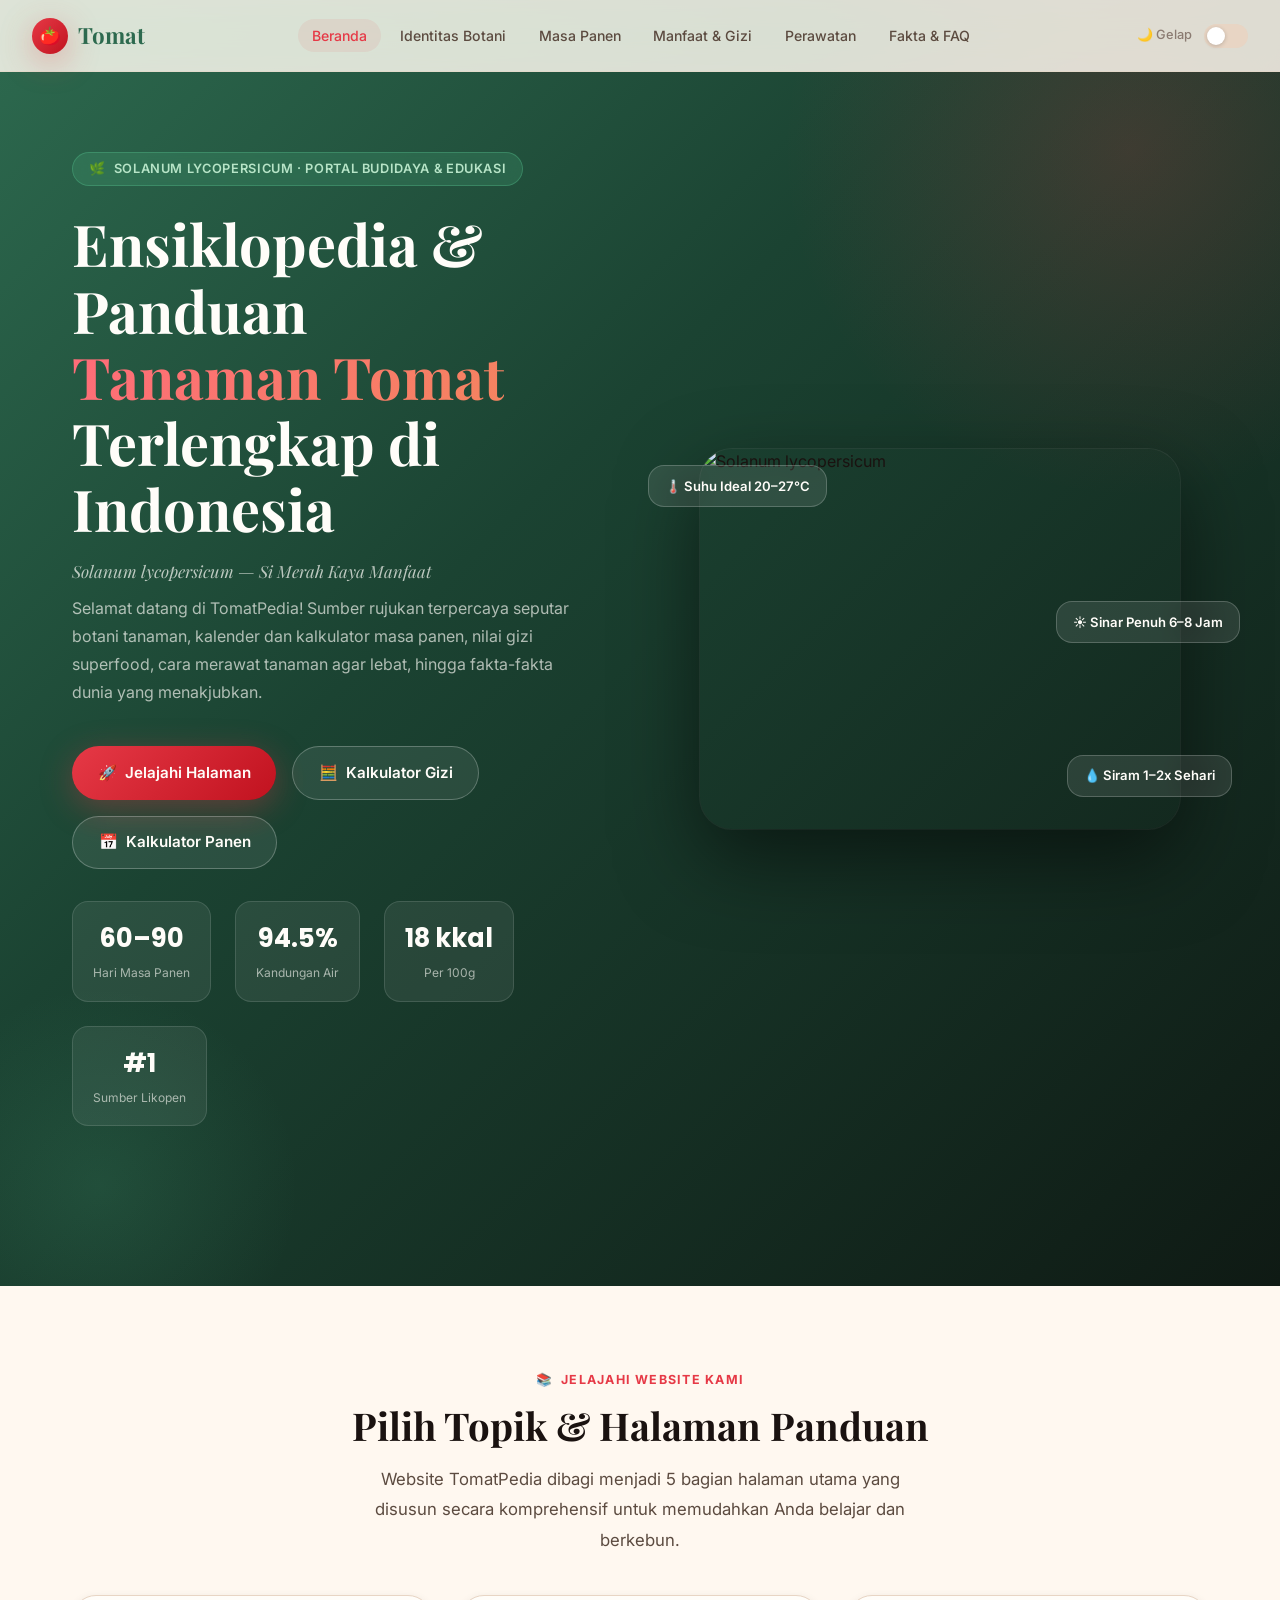
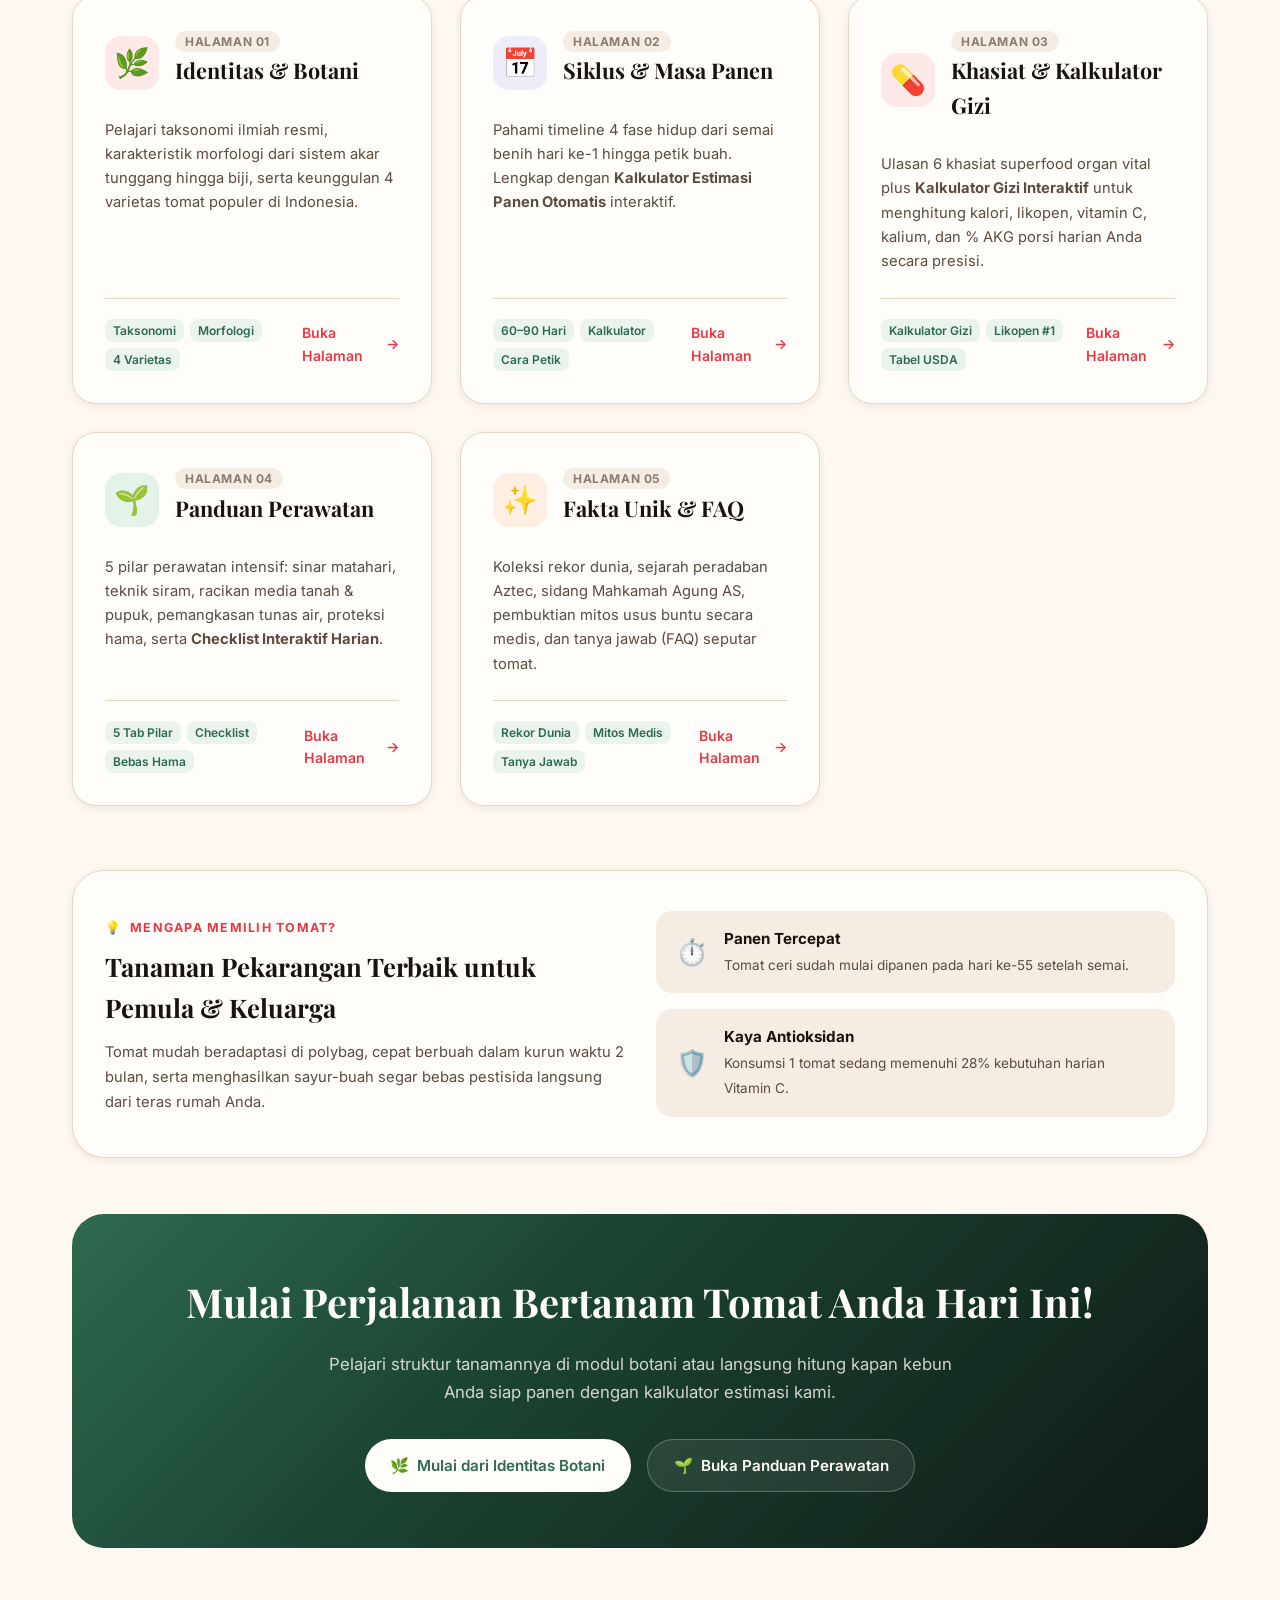
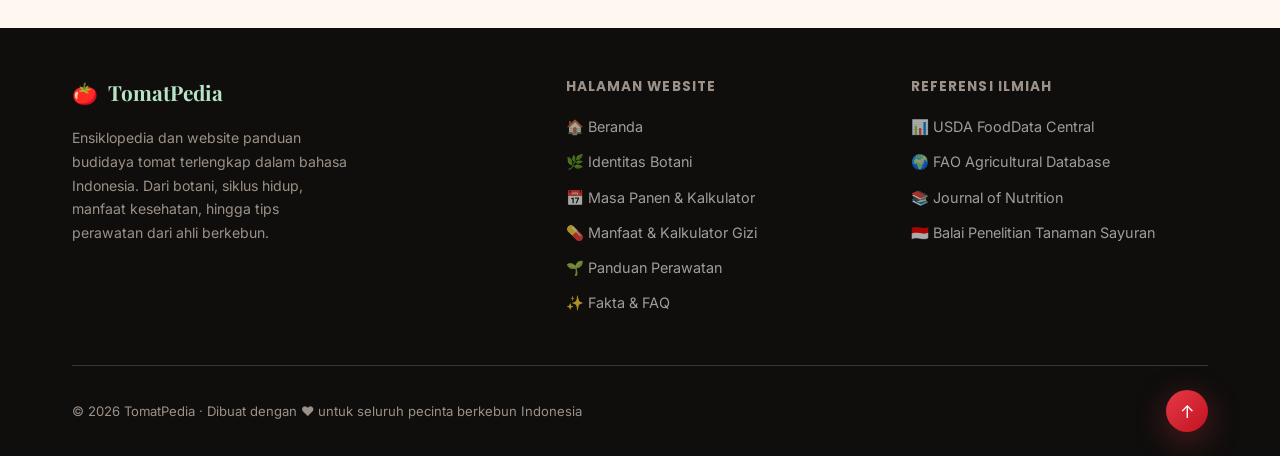
==== index.html @ 9a86469a "Add files via upload" ====
<!DOCTYPE html>
<html lang="id" data-theme="light">
<head>
  <meta charset="UTF-8" />
  <meta name="viewport" content="width=device-width, initial-scale=1.0" />
  <meta name="description" content="TomatPedia — Portal ensiklopedia dan website panduan budidaya tomat (Solanum lycopersicum) terlengkap: identitas botani, kalkulator masa panen, manfaat kesehatan, checklist perawatan, dan fakta unik." />
  <meta name="keywords" content="tomat, Solanum lycopersicum, panduan budidaya tomat, ensiklopedia tomat, cara menanam tomat, kalkulator panen tomat, manfaat tomat" />
  <meta property="og:title" content="TomatPedia — Portal Ensiklopedia & Budidaya Tomat" />
  <meta property="og:description" content="Website terlengkap seputar tanaman tomat: botani, kalender panen, gizi superfood, cara merawat, hingga fakta unik." />
  <meta property="og:type" content="website" />
  <title>TomatPedia — Portal Ensiklopedia & Panduan Budidaya Tomat</title>
  <link rel="stylesheet" href="style.css" />
  <link rel="icon" type="image/svg+xml" href="data:image/svg+xml,<svg xmlns='http://www.w3.org/2000/svg' viewBox='0 0 100 100'><text y='.9em' font-size='90'>🍅</text></svg>" />
</head>
<body>

  <!-- Scroll Progress -->
  <div id="scroll-progress" role="progressbar" aria-label="Progress membaca halaman"></div>

  <!-- Navigation -->
  <nav class="navbar" id="navbar" role="navigation" aria-label="Navigasi utama">
    <a href="index.html" class="nav-logo" aria-label="Kembali ke Beranda TomatPedia">
      <div class="nav-logo-icon" aria-hidden="true">🍅</div>
      <span>Tomat</span>
    </a>

    <ul class="nav-links" role="menubar">
      <li role="none"><a href="index.html"      role="menuitem" class="nav-link active">Beranda</a></li>
      <li role="none"><a href="botani.html"     role="menuitem" class="nav-link">Identitas Botani</a></li>
      <li role="none"><a href="panen.html"      role="menuitem" class="nav-link">Masa Panen</a></li>
      <li role="none"><a href="manfaat.html"    role="menuitem" class="nav-link">Manfaat & Gizi</a></li>
      <li role="none"><a href="perawatan.html"  role="menuitem" class="nav-link">Perawatan</a></li>
      <li role="none"><a href="fakta.html"      role="menuitem" class="nav-link">Fakta & FAQ</a></li>
    </ul>

    <div class="nav-actions">
      <span class="theme-label" id="theme-label-text">🌙 Gelap</span>
      <button
        class="theme-toggle"
        id="theme-toggle-btn"
        role="switch"
        aria-checked="false"
        aria-label="Ganti tema terang/gelap"
      ></button>
      <button class="hamburger" id="hamburger-btn" aria-label="Buka menu navigasi" aria-expanded="false" aria-controls="mobile-nav">
        <span></span><span></span><span></span>
      </button>
    </div>
  </nav>

  <!-- Mobile Nav -->
  <div id="mobile-nav" style="
    display:none;
    position:fixed;top:72px;left:0;right:0;z-index:999;
    background:var(--bg-card);
    border-bottom:1px solid var(--border-color);
    padding:1rem;
    box-shadow:var(--shadow-md);
  ">
    <ul style="display:flex;flex-direction:column;gap:0.35rem;">
      <li><a href="index.html"     class="nav-link active" onclick="closeMobileNav()" style="display:block;padding:0.75rem 1rem;border-radius:12px;font-weight:600;background:rgba(230,57,70,0.1);color:var(--tomato-red);">🏠 Beranda</a></li>
      <li><a href="botani.html"    class="nav-link" onclick="closeMobileNav()" style="display:block;padding:0.75rem 1rem;border-radius:12px;font-weight:600;">🌿 Identitas Botani</a></li>
      <li><a href="panen.html"     class="nav-link" onclick="closeMobileNav()" style="display:block;padding:0.75rem 1rem;border-radius:12px;font-weight:600;">📅 Masa Panen & Kalkulator</a></li>
      <li><a href="manfaat.html"   class="nav-link" onclick="closeMobileNav()" style="display:block;padding:0.75rem 1rem;border-radius:12px;font-weight:600;">💊 Manfaat & Kalkulator Gizi</a></li>
      <li><a href="perawatan.html" class="nav-link" onclick="closeMobileNav()" style="display:block;padding:0.75rem 1rem;border-radius:12px;font-weight:600;">🌱 Panduan Perawatan</a></li>
      <li><a href="fakta.html"     class="nav-link" onclick="closeMobileNav()" style="display:block;padding:0.75rem 1rem;border-radius:12px;font-weight:600;">✨ Fakta & FAQ</a></li>
    </ul>
  </div>

  <main>
    <!-- ============================================================
         HERO SECTION
         ============================================================ -->
    <section class="hero" id="hero" aria-labelledby="hero-title">
      <div class="hero-container">
        <!-- Left Content -->
        <div class="hero-content">
          <div class="hero-badge" aria-label="Klasifikasi ilmiah">
            <span>🌿</span> Solanum lycopersicum · Portal Budidaya & Edukasi
          </div>

          <h1 class="hero-title" id="hero-title">
            Ensiklopedia & Panduan<br />
            <span class="highlight">Tanaman Tomat</span><br />
            Terlengkap di Indonesia
          </h1>

          <p class="hero-subtitle">Solanum lycopersicum — Si Merah Kaya Manfaat</p>

          <p class="hero-description">
            Selamat datang di TomatPedia! Sumber rujukan terpercaya seputar botani tanaman,
            kalender dan kalkulator masa panen, nilai gizi superfood, cara merawat tanaman agar lebat,
            hingga fakta-fakta dunia yang menakjubkan.
          </p>

          <!-- Hero Action Buttons -->
          <div class="hero-actions">
            <a href="#modul" class="btn-primary">
              <span>🚀</span> Jelajahi Halaman
            </a>
            <a href="manfaat.html#kalkulator-gizi" class="btn-outline">
              <span>🧮</span> Kalkulator Gizi
            </a>
            <a href="panen.html#kalkulator" class="btn-outline">
              <span>📅</span> Kalkulator Panen
            </a>
          </div>

          <div class="hero-stats" role="list" aria-label="Statistik kilat tomat">
            <div class="stat-card" role="listitem">
              <span class="stat-number">60–90</span>
              <span class="stat-label">Hari Masa Panen</span>
            </div>
            <div class="stat-card" role="listitem">
              <span class="stat-number">94.5%</span>
              <span class="stat-label">Kandungan Air</span>
            </div>
            <div class="stat-card" role="listitem">
              <span class="stat-number">18 kkal</span>
              <span class="stat-label">Per 100g</span>
            </div>
            <div class="stat-card" role="listitem">
              <span class="stat-number">#1</span>
              <span class="stat-label">Sumber Likopen</span>
            </div>
          </div>
        </div>

        <!-- Right Visual -->
<!-- Right Visual (Sesudah diubah menggunakan foto) -->
<div class="hero-visual" aria-hidden="true">
  <div class="hero-image-wrap" id="hero-image-container">
    <!-- Ganti 'foto-tomat.jpg' dengan nama file foto atau URL gambar Anda -->
    <img src="https://encrypted-tbn0.gstatic.com/images?q=tbn:ANd9GcQKOcJnZsLVrfzGHAyg48pzIIN8Ai9bG0oAy7GCTBUQLw&s=10" alt="Solanum lycopersicum" class="hero-real-image" />
  </div>

  <div class="floating-badge floating-badge-1">🌡️ Suhu Ideal 20–27°C</div>
  <div class="floating-badge floating-badge-2">💧 Siram 1–2x Sehari</div>
  <div class="floating-badge floating-badge-3">☀️ Sinar Penuh 6–8 Jam</div>
      </div>
      </div>
    </section>

    <!-- ============================================================
         PORTAL MODULES SECTION (Directory to all website pages)
         ============================================================ -->
    <section class="portal-section" id="modul">
      <div class="container">
        <div class="text-center reveal">
          <p class="section-label"><span>📚</span> Jelajahi Website Kami</p>
          <h2 class="section-title">Pilih Topik & Halaman Panduan</h2>
          <p class="section-desc" style="margin: 0 auto;">
            Website TomatPedia dibagi menjadi 5 bagian halaman utama yang disusun secara komprehensif untuk memudahkan Anda belajar dan berkebun.
          </p>
        </div>

        <div class="portal-grid">
          <!-- Card 1: Botani -->
          <article class="portal-card reveal">
            <div>
              <div class="portal-card-header">
                <div class="portal-icon">🌿</div>
                <div>
                  <span class="portal-badge">Halaman 01</span>
                  <h3 class="portal-title">Identitas & Botani</h3>
                </div>
              </div>
              <p class="portal-desc">
                Pelajari taksonomi ilmiah resmi, karakteristik morfologi dari sistem akar tunggang hingga biji, serta keunggulan 4 varietas tomat populer di Indonesia.
              </p>
            </div>
            <div class="portal-footer">
              <div class="portal-tags">
                <span class="portal-tag">Taksonomi</span>
                <span class="portal-tag">Morfologi</span>
                <span class="portal-tag">4 Varietas</span>
              </div>
              <a href="botani.html" class="portal-btn">
                Buka Halaman <span>→</span>
              </a>
            </div>
          </article>

          <!-- Card 2: Masa Panen -->
          <article class="portal-card reveal">
            <div>
              <div class="portal-card-header">
                <div class="portal-icon" style="background:rgba(67,97,238,0.1);">📅</div>
                <div>
                  <span class="portal-badge">Halaman 02</span>
                  <h3 class="portal-title">Siklus & Masa Panen</h3>
                </div>
              </div>
              <p class="portal-desc">
                Pahami timeline 4 fase hidup dari semai benih hari ke-1 hingga petik buah. Lengkap dengan <strong>Kalkulator Estimasi Panen Otomatis</strong> interaktif.
              </p>
            </div>
            <div class="portal-footer">
              <div class="portal-tags">
                <span class="portal-tag">60–90 Hari</span>
                <span class="portal-tag">Kalkulator</span>
                <span class="portal-tag">Cara Petik</span>
              </div>
              <a href="panen.html" class="portal-btn">
                Buka Halaman <span>→</span>
              </a>
            </div>
          </article>

          <!-- Card 3: Manfaat & Gizi -->
          <article class="portal-card reveal">
            <div>
              <div class="portal-card-header">
                <div class="portal-icon" style="background:rgba(230,57,70,0.1);">💊</div>
                <div>
                  <span class="portal-badge">Halaman 03</span>
                  <h3 class="portal-title">Khasiat & Kalkulator Gizi</h3>
                </div>
              </div>
              <p class="portal-desc">
                Ulasan 6 khasiat superfood organ vital plus <strong>Kalkulator Gizi Interaktif</strong> untuk menghitung kalori, likopen, vitamin C, kalium, dan % AKG porsi harian Anda secara presisi.
              </p>
            </div>
            <div class="portal-footer">
              <div class="portal-tags">
                <span class="portal-tag">Kalkulator Gizi</span>
                <span class="portal-tag">Likopen #1</span>
                <span class="portal-tag">Tabel USDA</span>
              </div>
              <a href="manfaat.html#kalkulator-gizi" class="portal-btn">
                Buka Halaman <span>→</span>
              </a>
            </div>
          </article>

          <!-- Card 4: Perawatan -->
          <article class="portal-card reveal">
            <div>
              <div class="portal-card-header">
                <div class="portal-icon" style="background:rgba(82,183,136,0.15);">🌱</div>
                <div>
                  <span class="portal-badge">Halaman 04</span>
                  <h3 class="portal-title">Panduan Perawatan</h3>
                </div>
              </div>
              <p class="portal-desc">
                5 pilar perawatan intensif: sinar matahari, teknik siram, racikan media tanah & pupuk, pemangkasan tunas air, proteksi hama, serta <strong>Checklist Interaktif Harian</strong>.
              </p>
            </div>
            <div class="portal-footer">
              <div class="portal-tags">
                <span class="portal-tag">5 Tab Pilar</span>
                <span class="portal-tag">Checklist</span>
                <span class="portal-tag">Bebas Hama</span>
              </div>
              <a href="perawatan.html" class="portal-btn">
                Buka Halaman <span>→</span>
              </a>
            </div>
          </article>

          <!-- Card 5: Fakta & FAQ -->
          <article class="portal-card reveal">
            <div>
              <div class="portal-card-header">
                <div class="portal-icon" style="background:rgba(244,162,97,0.15);">✨</div>
                <div>
                  <span class="portal-badge">Halaman 05</span>
                  <h3 class="portal-title">Fakta Unik & FAQ</h3>
                </div>
              </div>
              <p class="portal-desc">
                Koleksi rekor dunia, sejarah peradaban Aztec, sidang Mahkamah Agung AS, pembuktian mitos usus buntu secara medis, dan tanya jawab (FAQ) seputar tomat.
              </p>
            </div>
            <div class="portal-footer">
              <div class="portal-tags">
                <span class="portal-tag">Rekor Dunia</span>
                <span class="portal-tag">Mitos Medis</span>
                <span class="portal-tag">Tanya Jawab</span>
              </div>
              <a href="fakta.html" class="portal-btn">
                Buka Halaman <span>→</span>
              </a>
            </div>
          </article>
        </div>

        <!-- Featured Highlights Banner -->
        <div class="stats-banner reveal" style="margin-top: 4rem;">
          <div style="display:grid;grid-template-columns:repeat(auto-fit, minmax(280px, 1fr));gap:2rem;align-items:center;">
            <div>
              <p class="section-label" style="margin-bottom:0.5rem;"><span>💡</span> Mengapa Memilih Tomat?</p>
              <h3 style="font-family:var(--font-display);font-size:1.6rem;font-weight:700;color:var(--txt-primary);margin-bottom:0.75rem;">
                Tanaman Pekarangan Terbaik untuk Pemula & Keluarga
              </h3>
              <p style="font-size:0.92rem;color:var(--txt-secondary);line-height:1.7;">
                Tomat mudah beradaptasi di polybag, cepat berbuah dalam kurun waktu 2 bulan, serta menghasilkan sayur-buah segar bebas pestisida langsung dari teras rumah Anda.
              </p>
            </div>
            <div style="display:flex;flex-direction:column;gap:1rem;">
              <div style="display:flex;align-items:center;gap:1rem;background:var(--bg-card-2);padding:1rem 1.25rem;border-radius:var(--radius-md);">
                <span style="font-size:1.6rem;">⏱️</span>
                <div>
                  <strong style="color:var(--txt-primary);font-size:0.95rem;display:block;">Panen Tercepat</strong>
                  <span style="font-size:0.85rem;color:var(--txt-secondary);">Tomat ceri sudah mulai dipanen pada hari ke-55 setelah semai.</span>
                </div>
              </div>
              <div style="display:flex;align-items:center;gap:1rem;background:var(--bg-card-2);padding:1rem 1.25rem;border-radius:var(--radius-md);">
                <span style="font-size:1.6rem;">🛡️</span>
                <div>
                  <strong style="color:var(--txt-primary);font-size:0.95rem;display:block;">Kaya Antioksidan</strong>
                  <span style="font-size:0.85rem;color:var(--txt-secondary);">Konsumsi 1 tomat sedang memenuhi 28% kebutuhan harian Vitamin C.</span>
                </div>
              </div>
            </div>
          </div>
        </div>

        <!-- Call to Action Banner -->
        <div class="reveal" style="
          margin-top: 3.5rem;
          background: var(--grad-hero);
          border-radius: var(--radius-xl);
          padding: 3.5rem 2rem;
          text-align: center;
          position: relative;
          overflow: hidden;
        ">
          <h2 style="font-family:var(--font-display);font-size:clamp(1.8rem, 3.2vw, 2.5rem);font-weight:700;color:#FFFDF9;margin-bottom:1rem;">
            Mulai Perjalanan Bertanam Tomat Anda Hari Ini!
          </h2>
          <p style="font-size:1.05rem;color:rgba(255,253,249,0.8);max-width:650px;margin:0 auto 2rem;line-height:1.7;">
            Pelajari struktur tanamannya di modul botani atau langsung hitung kapan kebun Anda siap panen dengan kalkulator estimasi kami.
          </p>
          <div style="display:flex;justify-content:center;gap:1rem;flex-wrap:wrap;">
            <a href="botani.html" class="btn-primary" style="background:#FFFDF9;color:var(--leaf-green);box-shadow:none;">
              <span>🌿</span> Mulai dari Identitas Botani
            </a>
            <a href="perawatan.html" class="btn-outline">
              <span>🌱</span> Buka Panduan Perawatan
            </a>
          </div>
        </div>
      </div>
    </section>
  </main>

  <!-- ============================================================
       FOOTER
       ============================================================ -->
  <footer class="footer" role="contentinfo">
    <div class="container">
      <div class="footer-content">
        <div>
          <div class="footer-brand">
            <span>🍅</span> TomatPedia
          </div>
          <p class="footer-tagline">
            Ensiklopedia dan website panduan budidaya tomat terlengkap dalam bahasa Indonesia.
            Dari botani, siklus hidup, manfaat kesehatan, hingga tips perawatan dari ahli berkebun.
          </p>
        </div>
        <div>
          <h4 class="footer-heading">Halaman Website</h4>
          <ul class="footer-links">
            <li><a href="index.html">🏠 Beranda</a></li>
            <li><a href="botani.html">🌿 Identitas Botani</a></li>
            <li><a href="panen.html">📅 Masa Panen & Kalkulator</a></li>
            <li><a href="manfaat.html">💊 Manfaat & Kalkulator Gizi</a></li>
            <li><a href="perawatan.html">🌱 Panduan Perawatan</a></li>
            <li><a href="fakta.html">✨ Fakta & FAQ</a></li>
          </ul>
        </div>
        <div>
          <h4 class="footer-heading">Referensi Ilmiah</h4>
          <ul class="footer-links">
            <li><a href="https://fdc.nal.usda.gov/" target="_blank" rel="noopener">📊 USDA FoodData Central</a></li>
            <li><a href="https://www.fao.org/" target="_blank" rel="noopener">🌍 FAO Agricultural Database</a></li>
            <li><a href="https://academic.oup.com/jn" target="_blank" rel="noopener">📚 Journal of Nutrition</a></li>
            <li><a href="https://balitsa.litbang.pertanian.go.id/" target="_blank" rel="noopener">🇮🇩 Balai Penelitian Tanaman Sayuran</a></li>
          </ul>
        </div>
      </div>

      <div class="footer-divider"></div>

      <div class="footer-bottom">
        <p class="footer-copy">
          © 2026 TomatPedia · Dibuat dengan ❤️ untuk seluruh pecinta berkebun Indonesia
        </p>
        <button class="btn-top" onclick="window.scrollTo({top:0, behavior:'smooth'})" aria-label="Kembali ke atas">↑</button>
      </div>
    </div>
  </footer>

  <script src="script.js"></script>
</body>
</html>
---- style.css ----
/* ============================================================
   TOMAT LANDING PAGE - style.css
   Design System: Tomato Red × Leaf Green × Warm Cream
   ============================================================ */

/* ---- Google Fonts ---- */
@import url('https://fonts.googleapis.com/css2?family=Playfair+Display:ital,wght@0,400;0,600;0,700;1,400&family=Inter:wght@300;400;500;600;700&family=Poppins:wght@300;400;500;600;700&display=swap');

/* ============================================================
   DESIGN TOKENS
   ============================================================ */
:root {
  /* Tomato Color Palette */
  --tomato-red:        #E63946;
  --tomato-dark-red:   #C1121F;
  --tomato-light-red:  #FF6B7A;
  --tomato-orange:     #F4845F;

  /* Leaf Green Palette */
  --leaf-green:        #2D6A4F;
  --leaf-light:        #52B788;
  --leaf-mint:         #B7E4C7;
  --leaf-pale:         #D8F3DC;

  /* Neutrals */
  --cream:             #FFF8F0;
  --warm-white:        #FFFDF9;
  --warm-gray:         #F5EDE4;
  --border-warm:       #E8D5C4;

  /* Dark Theme */
  --dark-bg:           #0F0E0D;
  --dark-card:         #1E1C1A;
  --dark-card-2:       #2A2725;
  --dark-border:       #3A3633;
  --dark-text:         #F0EAE2;
  --dark-text-muted:   #9B9188;

  /* Text */
  --text-primary:      #1A1210;
  --text-secondary:    #5C4B40;
  --text-muted:        #8B7B72;

  /* Gradients */
  --grad-hero:         linear-gradient(135deg, #2D6A4F 0%, #1B4332 40%, #0F1A14 100%);
  --grad-tomato:       linear-gradient(135deg, #E63946 0%, #C1121F 100%);
  --grad-card:         linear-gradient(135deg, rgba(255,255,255,0.08) 0%, rgba(255,255,255,0.02) 100%);
  --grad-section:      linear-gradient(180deg, #FFF8F0 0%, #FFFDF9 100%);

  /* Shadows */
  --shadow-sm:         0 2px 8px rgba(0,0,0,0.08);
  --shadow-md:         0 8px 32px rgba(0,0,0,0.12);
  --shadow-lg:         0 20px 60px rgba(0,0,0,0.18);
  --shadow-tomato:     0 8px 32px rgba(230,57,70,0.35);
  --shadow-green:      0 8px 32px rgba(45,106,79,0.25);

  /* Typography */
  --font-display:      'Playfair Display', Georgia, serif;
  --font-body:         'Inter', system-ui, sans-serif;
  --font-accent:       'Poppins', system-ui, sans-serif;

  /* Sizing */
  --radius-sm:         8px;
  --radius-md:         16px;
  --radius-lg:         24px;
  --radius-xl:         32px;
  --radius-full:       9999px;

  /* Transitions */
  --transition:        all 0.3s cubic-bezier(0.4, 0, 0.2, 1);
  --transition-slow:   all 0.6s cubic-bezier(0.4, 0, 0.2, 1);

  /* Active theme (Light Mode default) */
  --bg-page:           var(--cream);
  --bg-card:           var(--warm-white);
  --bg-card-2:         var(--warm-gray);
  --border-color:      var(--border-warm);
  --txt-primary:       var(--text-primary);
  --txt-secondary:     var(--text-secondary);
  --txt-muted:         var(--text-muted);
}

/* ============================================================
   DARK MODE THEME
   ============================================================ */
[data-theme="dark"] {
  --bg-page:           var(--dark-bg);
  --bg-card:           var(--dark-card);
  --bg-card-2:         var(--dark-card-2);
  --border-color:      var(--dark-border);
  --txt-primary:       var(--dark-text);
  --txt-secondary:     #C4B9AD;
  --txt-muted:         var(--dark-text-muted);
  --grad-section:      linear-gradient(180deg, #0F0E0D 0%, #1A1816 100%);
  --shadow-sm:         0 2px 8px rgba(0,0,0,0.3);
  --shadow-md:         0 8px 32px rgba(0,0,0,0.4);
}

/* ============================================================
   RESET & BASE
   ============================================================ */
*, *::before, *::after {
  box-sizing: border-box;
  margin: 0;
  padding: 0;
}

html {
  scroll-behavior: smooth;
  font-size: 16px;
}

body {
  font-family: var(--font-body);
  background-color: var(--bg-page);
  color: var(--txt-primary);
  line-height: 1.6;
  transition: background-color 0.4s ease, color 0.4s ease;
  overflow-x: hidden;
}

img { max-width: 100%; height: auto; display: block; }
a  { text-decoration: none; color: inherit; }
ul { list-style: none; }
button { cursor: pointer; border: none; background: none; font-family: inherit; }

/* ============================================================
   SCROLL PROGRESS BAR
   ============================================================ */
#scroll-progress {
  position: fixed;
  top: 0; left: 0;
  height: 3px;
  width: 0%;
  background: linear-gradient(90deg, var(--leaf-green), var(--tomato-red), var(--tomato-orange));
  z-index: 9999;
  transition: width 0.1s linear;
}

/* ============================================================
   NAVIGATION
   ============================================================ */
.navbar {
  position: fixed;
  top: 0; left: 0; right: 0;
  z-index: 1000;
  padding: 0 2rem;
  height: 72px;
  display: flex;
  align-items: center;
  justify-content: space-between;
  backdrop-filter: blur(20px) saturate(180%);
  -webkit-backdrop-filter: blur(20px) saturate(180%);
  background: rgba(255, 248, 240, 0.85);
  border-bottom: 1px solid rgba(232, 213, 196, 0.5);
  transition: var(--transition);
}

[data-theme="dark"] .navbar {
  background: rgba(15, 14, 13, 0.88);
  border-bottom-color: rgba(58, 54, 51, 0.5);
}

.navbar.scrolled {
  box-shadow: var(--shadow-md);
}

.nav-logo {
  display: flex;
  align-items: center;
  gap: 10px;
  font-family: var(--font-display);
  font-weight: 700;
  font-size: 1.4rem;
  color: var(--leaf-green);
}

[data-theme="dark"] .nav-logo { color: var(--leaf-mint); }

.nav-logo-icon {
  width: 36px; height: 36px;
  background: var(--grad-tomato);
  border-radius: 50%;
  display: flex; align-items: center; justify-content: center;
  font-size: 1.1rem;
  box-shadow: var(--shadow-tomato);
  animation: logoPulse 3s ease-in-out infinite;
}

@keyframes logoPulse {
  0%, 100% { transform: scale(1); }
  50%       { transform: scale(1.08); }
}

.nav-links {
  display: flex;
  align-items: center;
  gap: 0.25rem;
}

.nav-links a {
  padding: 0.5rem 0.9rem;
  font-size: 0.88rem;
  font-weight: 500;
  color: var(--txt-secondary);
  border-radius: var(--radius-full);
  transition: var(--transition);
  position: relative;
}

.nav-links a:hover,
.nav-links a.active {
  color: var(--tomato-red);
  background: rgba(230, 57, 70, 0.08);
}

.nav-actions {
  display: flex;
  align-items: center;
  gap: 0.75rem;
}

/* Theme Toggle */
.theme-toggle {
  width: 44px; height: 24px;
  background: var(--border-color);
  border-radius: var(--radius-full);
  position: relative;
  transition: var(--transition);
  cursor: pointer;
}

.theme-toggle::after {
  content: '';
  position: absolute;
  top: 3px; left: 3px;
  width: 18px; height: 18px;
  background: white;
  border-radius: 50%;
  transition: var(--transition);
  box-shadow: 0 1px 4px rgba(0,0,0,0.2);
}

[data-theme="dark"] .theme-toggle {
  background: var(--leaf-green);
}

[data-theme="dark"] .theme-toggle::after {
  transform: translateX(20px);
}

.theme-label {
  font-size: 0.8rem;
  color: var(--txt-muted);
  font-weight: 500;
}

/* Hamburger */
.hamburger {
  display: none;
  flex-direction: column;
  gap: 5px;
  padding: 8px;
}

.hamburger span {
  display: block;
  width: 22px; height: 2px;
  background: var(--txt-primary);
  border-radius: 2px;
  transition: var(--transition);
}

/* ============================================================
   HERO SECTION
   ============================================================ */
.hero {
  min-height: 100vh;
  background: var(--grad-hero);
  position: relative;
  display: flex;
  align-items: center;
  overflow: hidden;
  padding-top: 72px;
}

/* Background animated circles */
.hero::before {
  content: '';
  position: absolute;
  width: 700px; height: 700px;
  background: radial-gradient(circle, rgba(230,57,70,0.18) 0%, transparent 70%);
  top: -200px; right: -200px;
  border-radius: 50%;
  animation: heroGlow 8s ease-in-out infinite alternate;
}

.hero::after {
  content: '';
  position: absolute;
  width: 400px; height: 400px;
  background: radial-gradient(circle, rgba(82,183,136,0.15) 0%, transparent 70%);
  bottom: -100px; left: -100px;
  border-radius: 50%;
  animation: heroGlow 10s ease-in-out infinite alternate-reverse;
}

@keyframes heroGlow {
  0%   { transform: scale(1) translate(0, 0); opacity: 0.6; }
  100% { transform: scale(1.2) translate(20px, -20px); opacity: 1; }
}

.hero-container {
  max-width: 1200px;
  margin: 0 auto;
  padding: 5rem 2rem;
  display: grid;
  grid-template-columns: 1fr 1fr;
  gap: 4rem;
  align-items: center;
  position: relative;
  z-index: 1;
}

.hero-badge {
  display: inline-flex;
  align-items: center;
  gap: 8px;
  background: rgba(82,183,136,0.2);
  border: 1px solid rgba(82,183,136,0.4);
  border-radius: var(--radius-full);
  padding: 6px 16px;
  font-size: 0.8rem;
  font-weight: 600;
  color: var(--leaf-mint);
  letter-spacing: 0.05em;
  text-transform: uppercase;
  margin-bottom: 1.5rem;
  backdrop-filter: blur(8px);
  animation: fadeInDown 0.8s ease both;
}

@keyframes fadeInDown {
  from { opacity: 0; transform: translateY(-20px); }
  to   { opacity: 1; transform: translateY(0); }
}

.hero-title {
  font-family: var(--font-display);
  font-size: clamp(2.4rem, 4.5vw, 3.8rem);
  font-weight: 700;
  color: #FFFDF9;
  line-height: 1.15;
  margin-bottom: 1rem;
  animation: fadeInUp 0.8s ease 0.1s both;
}

.hero-title .highlight {
  background: linear-gradient(135deg, #FF6B7A, #F4845F);
  -webkit-background-clip: text;
  -webkit-text-fill-color: transparent;
  background-clip: text;
}

.hero-subtitle {
  font-size: 1.05rem;
  color: rgba(255,253,249,0.7);
  margin-bottom: 0.6rem;
  font-style: italic;
  font-family: var(--font-display);
  animation: fadeInUp 0.8s ease 0.15s both;
}

.hero-description {
  font-size: 1rem;
  color: rgba(255,253,249,0.65);
  line-height: 1.75;
  margin-bottom: 2.5rem;
  max-width: 520px;
  animation: fadeInUp 0.8s ease 0.2s both;
}

@keyframes fadeInUp {
  from { opacity: 0; transform: translateY(30px); }
  to   { opacity: 1; transform: translateY(0); }
}

.hero-stats {
  display: flex;
  gap: 1.5rem;
  flex-wrap: wrap;
  animation: fadeInUp 0.8s ease 0.3s both;
}

.stat-card {
  background: rgba(255,255,255,0.07);
  border: 1px solid rgba(255,255,255,0.12);
  border-radius: var(--radius-md);
  padding: 1rem 1.25rem;
  backdrop-filter: blur(10px);
  text-align: center;
  transition: var(--transition);
  cursor: default;
}

.stat-card:hover {
  background: rgba(255,255,255,0.12);
  transform: translateY(-4px);
  box-shadow: 0 12px 40px rgba(0,0,0,0.3);
}

.stat-number {
  font-family: var(--font-accent);
  font-size: 1.6rem;
  font-weight: 700;
  color: #FFFDF9;
  display: block;
}

.stat-label {
  font-size: 0.75rem;
  color: rgba(255,253,249,0.6);
  margin-top: 2px;
}

/* Hero visual side */
.hero-visual {
  display: flex;
  justify-content: center;
  align-items: center;
  animation: fadeInUp 0.8s ease 0.4s both;
  position: relative;
}

.hero-image-wrap {
  width: 480px;
  height: 380px;
  border-radius: var(--radius-xl);
  overflow: hidden;
  position: relative;
  box-shadow: 0 30px 80px rgba(0,0,0,0.5), 0 0 0 1px rgba(255,255,255,0.08);
}

.hero-image-wrap img {
  width: 100%; height: 100%;
  object-fit: cover;
  transition: transform 0.8s ease;
}

.hero-image-wrap:hover img { transform: scale(1.04); }

.hero-image-placeholder {
  width: 100%; height: 100%;
  background: linear-gradient(135deg, #1B4332 0%, #2D6A4F 40%, #C1121F 100%);
  display: flex;
  flex-direction: column;
  align-items: center;
  justify-content: center;
  font-size: 6rem;
  gap: 0.5rem;
}

.hero-image-placeholder span {
  font-size: 1rem;
  color: rgba(255,255,255,0.6);
  font-family: var(--font-display);
  font-style: italic;
}

/* floating badges on hero image */
.floating-badge {
  position: absolute;
  background: rgba(255,255,255,0.1);
  border: 1px solid rgba(255,255,255,0.2);
  backdrop-filter: blur(12px);
  border-radius: var(--radius-md);
  padding: 0.6rem 1rem;
  font-size: 0.82rem;
  font-weight: 600;
  color: #FFFDF9;
  animation: float 4s ease-in-out infinite;
}

.floating-badge-1 {
  top: 1rem; left: -1.5rem;
  animation-delay: 0s;
}

.floating-badge-2 {
  bottom: 2rem; right: -1.5rem;
  animation-delay: 1.5s;
}

.floating-badge-3 {
  top: 40%; right: -2rem;
  animation-delay: 0.8s;
}

@keyframes float {
  0%, 100% { transform: translateY(0); }
  50%       { transform: translateY(-10px); }
}

/* ============================================================
   SECTION COMMONS
   ============================================================ */
section {
  padding: 5rem 0;
}

.container {
  max-width: 1200px;
  margin: 0 auto;
  padding: 0 2rem;
}

.section-label {
  display: inline-flex;
  align-items: center;
  gap: 8px;
  font-size: 0.78rem;
  font-weight: 700;
  letter-spacing: 0.1em;
  text-transform: uppercase;
  color: var(--tomato-red);
  margin-bottom: 0.75rem;
}

.section-title {
  font-family: var(--font-display);
  font-size: clamp(1.9rem, 3vw, 2.8rem);
  font-weight: 700;
  color: var(--txt-primary);
  line-height: 1.2;
  margin-bottom: 1rem;
}

.section-desc {
  font-size: 1.05rem;
  color: var(--txt-secondary);
  max-width: 580px;
  line-height: 1.8;
}

/* ============================================================
   BOTANI SECTION
   ============================================================ */
.botani-section {
  background: var(--grad-section);
}

.botani-grid {
  display: grid;
  grid-template-columns: 1fr 1fr;
  gap: 4rem;
  align-items: start;
  margin-top: 3rem;
}

/* Taxonomy Card */
.taxonomy-card {
  background: var(--bg-card);
  border: 1px solid var(--border-color);
  border-radius: var(--radius-xl);
  padding: 2rem;
  box-shadow: var(--shadow-md);
  position: relative;
  overflow: hidden;
}

.taxonomy-card::before {
  content: '';
  position: absolute;
  top: 0; left: 0; right: 0;
  height: 4px;
  background: linear-gradient(90deg, var(--leaf-green), var(--leaf-light));
}

.taxonomy-title {
  font-family: var(--font-accent);
  font-size: 1rem;
  font-weight: 700;
  color: var(--leaf-green);
  margin-bottom: 1.5rem;
  display: flex;
  align-items: center;
  gap: 8px;
}

[data-theme="dark"] .taxonomy-title { color: var(--leaf-mint); }

.taxonomy-row {
  display: flex;
  justify-content: space-between;
  align-items: center;
  padding: 0.85rem 0;
  border-bottom: 1px solid var(--border-color);
}

.taxonomy-row:last-child { border-bottom: none; }

.taxonomy-key {
  font-size: 0.85rem;
  color: var(--txt-muted);
  font-weight: 500;
  flex: 0 0 120px;
}

.taxonomy-val {
  font-size: 0.95rem;
  color: var(--txt-primary);
  font-weight: 600;
  text-align: right;
}

.taxonomy-val em {
  color: var(--tomato-red);
  font-style: italic;
}

/* Morphology Grid */
.morph-grid {
  display: grid;
  grid-template-columns: 1fr 1fr;
  gap: 1rem;
}

.morph-card {
  background: var(--bg-card);
  border: 1px solid var(--border-color);
  border-radius: var(--radius-lg);
  padding: 1.25rem;
  box-shadow: var(--shadow-sm);
  transition: var(--transition);
}

.morph-card:hover {
  transform: translateY(-4px);
  box-shadow: var(--shadow-md);
  border-color: var(--leaf-light);
}

.morph-icon {
  font-size: 1.8rem;
  margin-bottom: 0.6rem;
}

.morph-card h4 {
  font-size: 0.88rem;
  font-weight: 700;
  color: var(--leaf-green);
  margin-bottom: 0.4rem;
}

[data-theme="dark"] .morph-card h4 { color: var(--leaf-light); }

.morph-card p {
  font-size: 0.82rem;
  color: var(--txt-secondary);
  line-height: 1.6;
}

/* Varietas section */
.varietas-section {
  margin-top: 4rem;
}

.varietas-grid {
  display: grid;
  grid-template-columns: repeat(4, 1fr);
  gap: 1.25rem;
  margin-top: 2rem;
}

.varietas-card {
  background: var(--bg-card);
  border: 1px solid var(--border-color);
  border-radius: var(--radius-lg);
  padding: 1.5rem;
  text-align: center;
  box-shadow: var(--shadow-sm);
  transition: var(--transition);
  cursor: default;
}

.varietas-card:hover {
  transform: translateY(-6px);
  box-shadow: var(--shadow-tomato);
  border-color: var(--tomato-light-red);
}

.varietas-emoji {
  font-size: 2.5rem;
  margin-bottom: 0.75rem;
}

.varietas-name {
  font-family: var(--font-accent);
  font-size: 0.95rem;
  font-weight: 700;
  color: var(--txt-primary);
  margin-bottom: 0.4rem;
}

.varietas-desc {
  font-size: 0.78rem;
  color: var(--txt-muted);
  line-height: 1.5;
}

.varietas-tag {
  display: inline-block;
  margin-top: 0.7rem;
  padding: 3px 10px;
  background: rgba(230,57,70,0.1);
  border-radius: var(--radius-full);
  font-size: 0.72rem;
  font-weight: 600;
  color: var(--tomato-red);
}

/* ============================================================
   PANEN SECTION
   ============================================================ */
.panen-section {
  background: var(--bg-card-2);
  position: relative;
  overflow: hidden;
}

.panen-section::before {
  content: '🍅';
  position: absolute;
  font-size: 30rem;
  opacity: 0.025;
  right: -4rem;
  top: 50%;
  transform: translateY(-50%);
  pointer-events: none;
  user-select: none;
}

.panen-header { margin-bottom: 3rem; }

/* Timeline */
.timeline {
  position: relative;
  margin-bottom: 4rem;
}

.timeline::before {
  content: '';
  position: absolute;
  left: 50%;
  transform: translateX(-50%);
  top: 0; bottom: 0;
  width: 2px;
  background: linear-gradient(180deg, var(--leaf-green), var(--tomato-red));
  opacity: 0.3;
}

.timeline-item {
  display: grid;
  grid-template-columns: 1fr 60px 1fr;
  gap: 1rem;
  align-items: center;
  margin-bottom: 2rem;
  position: relative;
}

.timeline-item:nth-child(even) .timeline-content {
  order: 3;
  text-align: right;
}

.timeline-item:nth-child(even) .timeline-empty {
  order: 1;
}

.timeline-content {
  background: var(--bg-card);
  border: 1px solid var(--border-color);
  border-radius: var(--radius-lg);
  padding: 1.5rem;
  box-shadow: var(--shadow-sm);
  transition: var(--transition);
}

.timeline-content:hover {
  box-shadow: var(--shadow-md);
  transform: translateY(-2px);
}

.timeline-dot {
  width: 52px; height: 52px;
  border-radius: 50%;
  display: flex; align-items: center; justify-content: center;
  font-size: 1.3rem;
  z-index: 1;
  box-shadow: var(--shadow-md);
  justify-self: center;
  flex-shrink: 0;
}

.timeline-dot-1 { background: linear-gradient(135deg, #52B788, #2D6A4F); }
.timeline-dot-2 { background: linear-gradient(135deg, #95D5B2, #52B788); }
.timeline-dot-3 { background: linear-gradient(135deg, #F4A261, #E76F51); }
.timeline-dot-4 { background: linear-gradient(135deg, #E63946, #C1121F); }

.timeline-phase {
  font-size: 0.75rem;
  font-weight: 700;
  text-transform: uppercase;
  letter-spacing: 0.08em;
  color: var(--tomato-red);
  margin-bottom: 0.3rem;
}

.timeline-title {
  font-family: var(--font-accent);
  font-size: 1rem;
  font-weight: 700;
  color: var(--txt-primary);
  margin-bottom: 0.4rem;
}

.timeline-days {
  display: inline-block;
  background: rgba(230,57,70,0.1);
  color: var(--tomato-red);
  font-size: 0.82rem;
  font-weight: 600;
  padding: 3px 10px;
  border-radius: var(--radius-full);
  margin-bottom: 0.6rem;
}

.timeline-desc {
  font-size: 0.85rem;
  color: var(--txt-secondary);
  line-height: 1.6;
}

/* Kalkulator Panen */
.kalkulator-card {
  background: var(--bg-card);
  border: 1px solid var(--border-color);
  border-radius: var(--radius-xl);
  padding: 2.5rem;
  box-shadow: var(--shadow-md);
  position: relative;
  overflow: hidden;
}

.kalkulator-card::before {
  content: '';
  position: absolute;
  top: 0; left: 0; right: 0;
  height: 4px;
  background: var(--grad-tomato);
}

.kalkulator-title {
  font-family: var(--font-accent);
  font-size: 1.2rem;
  font-weight: 700;
  color: var(--txt-primary);
  margin-bottom: 0.4rem;
  display: flex;
  align-items: center;
  gap: 10px;
}

.kalkulator-subtitle {
  font-size: 0.88rem;
  color: var(--txt-muted);
  margin-bottom: 2rem;
}

.kalkulator-form {
  display: grid;
  grid-template-columns: 1fr 1fr;
  gap: 1.25rem;
  margin-bottom: 1.5rem;
}

.form-group {
  display: flex;
  flex-direction: column;
  gap: 0.5rem;
}

.form-group label {
  font-size: 0.85rem;
  font-weight: 600;
  color: var(--txt-secondary);
}

.form-group input,
.form-group select {
  padding: 0.7rem 1rem;
  border: 1.5px solid var(--border-color);
  border-radius: var(--radius-md);
  background: var(--bg-page);
  color: var(--txt-primary);
  font-size: 0.9rem;
  font-family: var(--font-body);
  transition: var(--transition);
  outline: none;
}

.form-group input:focus,
.form-group select:focus {
  border-color: var(--tomato-red);
  box-shadow: 0 0 0 3px rgba(230,57,70,0.15);
}

.btn-hitung {
  display: inline-flex;
  align-items: center;
  justify-content: center;
  gap: 8px;
  padding: 0.85rem 2rem;
  background: var(--grad-tomato);
  color: white;
  border-radius: var(--radius-full);
  font-size: 0.95rem;
  font-weight: 700;
  font-family: var(--font-accent);
  box-shadow: var(--shadow-tomato);
  transition: var(--transition);
  width: 100%;
  margin-top: 0.5rem;
}

.btn-hitung:hover {
  transform: translateY(-2px);
  box-shadow: 0 12px 40px rgba(230,57,70,0.4);
}

.kalkulator-result {
  margin-top: 1.5rem;
  padding: 1.25rem;
  background: rgba(45,106,79,0.08);
  border: 1px solid rgba(45,106,79,0.2);
  border-radius: var(--radius-lg);
  display: none;
}

.kalkulator-result.show { display: block; }

.result-grid {
  display: grid;
  grid-template-columns: repeat(3, 1fr);
  gap: 1rem;
  margin-bottom: 1rem;
}

.result-item {
  text-align: center;
}

.result-date {
  font-family: var(--font-accent);
  font-size: 0.95rem;
  font-weight: 700;
  color: var(--leaf-green);
  display: block;
}

[data-theme="dark"] .result-date { color: var(--leaf-mint); }

.result-label {
  font-size: 0.75rem;
  color: var(--txt-muted);
  margin-top: 3px;
}

.result-tip {
  padding: 0.75rem 1rem;
  background: rgba(230,57,70,0.08);
  border-left: 3px solid var(--tomato-red);
  border-radius: 0 var(--radius-sm) var(--radius-sm) 0;
  font-size: 0.84rem;
  color: var(--txt-secondary);
  line-height: 1.5;
}

/* ============================================================
   MANFAAT SECTION
   ============================================================ */
.manfaat-section {
  background: var(--grad-section);
}

.manfaat-grid {
  display: grid;
  grid-template-columns: repeat(3, 1fr);
  gap: 1.5rem;
  margin-top: 3rem;
}

.manfaat-card {
  background: var(--bg-card);
  border: 1px solid var(--border-color);
  border-radius: var(--radius-xl);
  padding: 2rem;
  box-shadow: var(--shadow-sm);
  position: relative;
  overflow: hidden;
  transition: var(--transition);
  cursor: default;
}

.manfaat-card::before {
  content: '';
  position: absolute;
  top: 0; left: 0; right: 0;
  height: 3px;
}

.manfaat-card-1::before { background: linear-gradient(90deg, #E63946, #FF6B7A); }
.manfaat-card-2::before { background: linear-gradient(90deg, #F4845F, #F9C74F); }
.manfaat-card-3::before { background: linear-gradient(90deg, #52B788, #2D6A4F); }
.manfaat-card-4::before { background: linear-gradient(90deg, #4361EE, #7209B7); }
.manfaat-card-5::before { background: linear-gradient(90deg, #F72585, #E63946); }
.manfaat-card-6::before { background: linear-gradient(90deg, #FB8500, #FFB703); }

.manfaat-card:hover {
  transform: translateY(-8px);
  box-shadow: var(--shadow-lg);
}

.manfaat-icon-wrap {
  width: 56px; height: 56px;
  border-radius: var(--radius-md);
  display: flex; align-items: center; justify-content: center;
  font-size: 1.6rem;
  margin-bottom: 1.25rem;
}

.manfaat-card-1 .manfaat-icon-wrap { background: rgba(230,57,70,0.1); }
.manfaat-card-2 .manfaat-icon-wrap { background: rgba(244,132,95,0.1); }
.manfaat-card-3 .manfaat-icon-wrap { background: rgba(82,183,136,0.1); }
.manfaat-card-4 .manfaat-icon-wrap { background: rgba(67,97,238,0.1); }
.manfaat-card-5 .manfaat-icon-wrap { background: rgba(247,37,133,0.1); }
.manfaat-card-6 .manfaat-icon-wrap { background: rgba(251,133,0,0.1); }

.manfaat-card h3 {
  font-family: var(--font-accent);
  font-size: 1rem;
  font-weight: 700;
  color: var(--txt-primary);
  margin-bottom: 0.5rem;
}

.manfaat-card p {
  font-size: 0.88rem;
  color: var(--txt-secondary);
  line-height: 1.7;
}

/* Nutrition Table */
.nutrition-wrap {
  margin-top: 4rem;
}

.nutrition-table-card {
  background: var(--bg-card);
  border: 1px solid var(--border-color);
  border-radius: var(--radius-xl);
  overflow: hidden;
  box-shadow: var(--shadow-md);
}

.nutrition-table-head {
  background: linear-gradient(135deg, var(--leaf-green), #1B4332);
  padding: 1.25rem 2rem;
  color: white;
  font-family: var(--font-accent);
  font-size: 1rem;
  font-weight: 700;
  display: flex;
  align-items: center;
  gap: 10px;
}

.nutrition-table table {
  width: 100%;
  border-collapse: collapse;
}

.nutrition-table tr:nth-child(even) {
  background: var(--bg-card-2);
}

.nutrition-table td {
  padding: 0.9rem 2rem;
  font-size: 0.9rem;
  color: var(--txt-primary);
  border-bottom: 1px solid var(--border-color);
}

.nutrition-table td:last-child { text-align: right; }

.nutrition-table tr:last-child td { border-bottom: none; }

.nutrition-bar {
  display: flex;
  align-items: center;
  gap: 0.75rem;
}

.bar-track {
  flex: 1;
  height: 6px;
  background: var(--border-color);
  border-radius: var(--radius-full);
  overflow: hidden;
}

.bar-fill {
  height: 100%;
  border-radius: var(--radius-full);
  background: var(--grad-tomato);
  transition: width 1.5s ease;
}

.bar-val {
  font-size: 0.82rem;
  font-weight: 600;
  color: var(--txt-secondary);
  white-space: nowrap;
  min-width: 60px;
  text-align: right;
}

/* ============================================================
   KALKULATOR GIZI TOMAT INTERAKTIF
   ============================================================ */
.gizi-calc-card {
  background: var(--bg-card);
  border: 1px solid var(--border-color);
  border-radius: var(--radius-xl);
  padding: 2.75rem 2.5rem;
  box-shadow: var(--shadow-lg);
  position: relative;
  overflow: hidden;
  margin-top: 4.5rem;
  transition: var(--transition);
}

.gizi-calc-card::before {
  content: '';
  position: absolute;
  top: 0; left: 0; right: 0;
  height: 5px;
  background: linear-gradient(90deg, var(--tomato-red) 0%, #FF8552 50%, var(--leaf-green) 100%);
}

.gizi-badge-new {
  display: inline-flex;
  align-items: center;
  gap: 6px;
  background: rgba(230, 57, 70, 0.12);
  border: 1px solid rgba(230, 57, 70, 0.3);
  color: var(--tomato-red);
  padding: 4px 14px;
  border-radius: var(--radius-full);
  font-size: 0.76rem;
  font-weight: 700;
  text-transform: uppercase;
  letter-spacing: 0.08em;
  margin-bottom: 0.75rem;
}

.gizi-header {
  margin-bottom: 2.25rem;
}

.gizi-title {
  font-family: var(--font-display);
  font-size: clamp(1.5rem, 2.8vw, 2.1rem);
  font-weight: 700;
  color: var(--txt-primary);
  margin-bottom: 0.5rem;
  display: flex;
  align-items: center;
  gap: 12px;
  flex-wrap: wrap;
}

.gizi-subtitle {
  font-size: 0.95rem;
  color: var(--txt-secondary);
  line-height: 1.65;
  max-width: 820px;
}

/* Form Controls */
.gizi-controls-grid {
  display: grid;
  grid-template-columns: 1.3fr 1.5fr 1.2fr;
  gap: 1.5rem;
  padding: 1.75rem;
  background: var(--bg-card-2);
  border: 1px solid var(--border-color);
  border-radius: var(--radius-lg);
  margin-bottom: 1.75rem;
}

.gizi-form-group {
  display: flex;
  flex-direction: column;
  gap: 0.6rem;
}

.gizi-label {
  font-size: 0.88rem;
  font-weight: 700;
  color: var(--txt-primary);
  display: flex;
  align-items: center;
  justify-content: space-between;
}

.gizi-label-hint {
  font-size: 0.75rem;
  font-weight: 500;
  color: var(--txt-muted);
}

.gizi-select,
.gizi-input-num {
  width: 100%;
  padding: 0.75rem 1rem;
  border: 1.5px solid var(--border-color);
  border-radius: var(--radius-md);
  background: var(--bg-card);
  color: var(--txt-primary);
  font-size: 0.92rem;
  font-family: var(--font-body);
  transition: var(--transition);
  outline: none;
}

.gizi-select:focus,
.gizi-input-num:focus {
  border-color: var(--tomato-red);
  box-shadow: 0 0 0 3px rgba(230, 57, 70, 0.15);
}

.gizi-slider-row {
  display: flex;
  align-items: center;
  gap: 0.85rem;
}

.gizi-range-wrap {
  flex: 1;
  display: flex;
  align-items: center;
}

.gizi-range {
  -webkit-appearance: none;
  appearance: none;
  width: 100%;
  height: 8px;
  border-radius: var(--radius-full);
  background: var(--border-color);
  outline: none;
  cursor: pointer;
  transition: var(--transition);
}

.gizi-range::-webkit-slider-thumb {
  -webkit-appearance: none;
  appearance: none;
  width: 22px;
  height: 22px;
  border-radius: 50%;
  background: var(--tomato-red);
  box-shadow: 0 2px 8px rgba(230,57,70,0.5);
  cursor: pointer;
  border: 2px solid white;
  transition: transform 0.15s ease, background 0.15s ease;
}

.gizi-range::-webkit-slider-thumb:hover {
  transform: scale(1.2);
  background: var(--tomato-dark-red);
}

.gizi-range::-moz-range-thumb {
  width: 22px;
  height: 22px;
  border-radius: 50%;
  background: var(--tomato-red);
  box-shadow: 0 2px 8px rgba(230,57,70,0.5);
  cursor: pointer;
  border: 2px solid white;
}

.gizi-num-box {
  width: 90px;
  flex-shrink: 0;
  position: relative;
}

.gizi-num-unit {
  position: absolute;
  right: 12px;
  top: 50%;
  transform: translateY(-50%);
  font-size: 0.82rem;
  color: var(--txt-muted);
  pointer-events: none;
  font-weight: 600;
}

.gizi-input-num {
  padding-right: 2.2rem;
  font-weight: 700;
  text-align: right;
}

/* Preset Buttons */
.gizi-presets-wrap {
  display: flex;
  align-items: center;
  gap: 0.6rem;
  flex-wrap: wrap;
  margin-top: 0.75rem;
}

.gizi-preset-label {
  font-size: 0.76rem;
  font-weight: 700;
  color: var(--txt-muted);
  text-transform: uppercase;
  letter-spacing: 0.05em;
}

.gizi-preset-btn {
  background: var(--bg-card);
  border: 1px solid var(--border-color);
  color: var(--txt-secondary);
  padding: 0.45rem 0.9rem;
  border-radius: var(--radius-full);
  font-size: 0.8rem;
  font-weight: 600;
  cursor: pointer;
  transition: var(--transition);
  display: inline-flex;
  align-items: center;
  gap: 5px;
}

.gizi-preset-btn:hover {
  border-color: var(--tomato-red);
  color: var(--tomato-red);
  transform: translateY(-1px);
}

.gizi-preset-btn.active {
  background: var(--tomato-red);
  border-color: var(--tomato-red);
  color: white;
  box-shadow: 0 2px 10px rgba(230,57,70,0.3);
}

/* KPI Highlights */
.gizi-kpi-grid {
  display: grid;
  grid-template-columns: repeat(4, 1fr);
  gap: 1.25rem;
  margin-bottom: 2rem;
}

.gizi-kpi-card {
  background: var(--bg-card);
  border: 1px solid var(--border-color);
  border-radius: var(--radius-lg);
  padding: 1.5rem;
  box-shadow: var(--shadow-sm);
  position: relative;
  overflow: hidden;
  transition: var(--transition);
  display: flex;
  flex-direction: column;
  justify-content: space-between;
}

.gizi-kpi-card::before {
  content: '';
  position: absolute;
  top: 0; left: 0; right: 0;
  height: 3px;
}

.gizi-kpi-kalori::before  { background: linear-gradient(90deg, #F4845F, #E63946); }
.gizi-kpi-likopen::before { background: linear-gradient(90deg, #E63946, #FF6B7A); }
.gizi-kpi-vitc::before    { background: linear-gradient(90deg, #FB8500, #FFB703); }
.gizi-kpi-kalium::before  { background: linear-gradient(90deg, #52B788, #2D6A4F); }

.gizi-kpi-card:hover {
  transform: translateY(-4px);
  box-shadow: var(--shadow-md);
}

.gizi-kpi-top {
  display: flex;
  align-items: center;
  justify-content: space-between;
  margin-bottom: 0.75rem;
}

.gizi-kpi-icon {
  width: 42px;
  height: 42px;
  border-radius: var(--radius-md);
  display: flex;
  align-items: center;
  justify-content: center;
  font-size: 1.35rem;
}

.gizi-kpi-kalori .gizi-kpi-icon  { background: rgba(244,132,95,0.15); }
.gizi-kpi-likopen .gizi-kpi-icon { background: rgba(230,57,70,0.15); }
.gizi-kpi-vitc .gizi-kpi-icon    { background: rgba(251,133,0,0.15); }
.gizi-kpi-kalium .gizi-kpi-icon  { background: rgba(82,183,136,0.15); }

.gizi-kpi-tag {
  font-size: 0.72rem;
  font-weight: 700;
  padding: 3px 8px;
  border-radius: var(--radius-full);
  background: var(--bg-card-2);
  color: var(--txt-muted);
}

.gizi-kpi-value {
  font-family: var(--font-accent);
  font-size: 1.85rem;
  font-weight: 800;
  color: var(--txt-primary);
  line-height: 1.1;
  margin-bottom: 0.25rem;
}

.gizi-kpi-unit {
  font-size: 0.95rem;
  font-weight: 600;
  color: var(--txt-secondary);
  margin-left: 2px;
}

.gizi-kpi-title {
  font-size: 0.88rem;
  font-weight: 700;
  color: var(--txt-primary);
  margin-bottom: 0.25rem;
}

.gizi-kpi-sub {
  font-size: 0.78rem;
  color: var(--txt-muted);
  line-height: 1.4;
}

/* Detail Breakdown Grid */
.gizi-detail-grid {
  display: grid;
  grid-template-columns: 1fr 1fr;
  gap: 1.5rem;
  margin-bottom: 2rem;
}

.gizi-detail-card {
  background: var(--bg-card);
  border: 1px solid var(--border-color);
  border-radius: var(--radius-lg);
  overflow: hidden;
  box-shadow: var(--shadow-sm);
}

.gizi-detail-header {
  padding: 1rem 1.4rem;
  background: var(--bg-card-2);
  border-bottom: 1px solid var(--border-color);
  font-family: var(--font-accent);
  font-size: 0.92rem;
  font-weight: 700;
  color: var(--txt-primary);
  display: flex;
  align-items: center;
  justify-content: space-between;
}

.gizi-table {
  width: 100%;
  border-collapse: collapse;
}

.gizi-table tr {
  border-bottom: 1px solid var(--border-color);
  transition: background 0.15s ease;
}

.gizi-table tr:last-child {
  border-bottom: none;
}

.gizi-table tr:hover {
  background: rgba(230, 57, 70, 0.03);
}

.gizi-table td {
  padding: 0.85rem 1.4rem;
  font-size: 0.88rem;
  color: var(--txt-secondary);
}

.gizi-table td:last-child {
  text-align: right;
  font-weight: 700;
  color: var(--txt-primary);
}

.gizi-akg-pill {
  display: inline-block;
  font-size: 0.74rem;
  font-weight: 600;
  padding: 2px 7px;
  border-radius: var(--radius-full);
  background: rgba(82, 183, 136, 0.15);
  color: var(--leaf-green);
  margin-left: 6px;
}

[data-theme="dark"] .gizi-akg-pill {
  color: var(--leaf-mint);
}

/* Progress Bars Section */
.gizi-akg-wrap {
  background: var(--bg-card-2);
  border: 1px solid var(--border-color);
  border-radius: var(--radius-lg);
  padding: 1.5rem;
  margin-bottom: 2rem;
}

.gizi-akg-header {
  font-family: var(--font-accent);
  font-size: 0.95rem;
  font-weight: 700;
  color: var(--txt-primary);
  margin-bottom: 1.25rem;
  display: flex;
  align-items: center;
  justify-content: space-between;
}

.gizi-akg-list {
  display: grid;
  grid-template-columns: 1fr 1fr;
  gap: 1.25rem 2rem;
}

.gizi-akg-row {
  display: flex;
  flex-direction: column;
  gap: 0.4rem;
}

.gizi-akg-row-top {
  display: flex;
  justify-content: space-between;
  align-items: center;
  font-size: 0.84rem;
}

.gizi-akg-name {
  font-weight: 600;
  color: var(--txt-primary);
}

.gizi-akg-percent {
  font-weight: 700;
  font-size: 0.82rem;
  color: var(--txt-secondary);
}

.gizi-akg-track {
  height: 8px;
  background: var(--border-color);
  border-radius: var(--radius-full);
  overflow: hidden;
  position: relative;
}

.gizi-akg-fill {
  height: 100%;
  border-radius: var(--radius-full);
  transition: width 0.8s cubic-bezier(0.4, 0, 0.2, 1);
}

/* Smart Health Insight Box */
.gizi-insight-box {
  background: linear-gradient(135deg, rgba(230,57,70,0.07) 0%, rgba(82,183,136,0.07) 100%);
  border: 1px solid var(--border-color);
  border-radius: var(--radius-lg);
  padding: 1.5rem 1.75rem;
  display: flex;
  gap: 1.25rem;
  align-items: flex-start;
  margin-bottom: 2rem;
}

.gizi-insight-icon {
  width: 48px;
  height: 48px;
  border-radius: 50%;
  background: var(--bg-card);
  box-shadow: var(--shadow-sm);
  display: flex;
  align-items: center;
  justify-content: center;
  font-size: 1.5rem;
  flex-shrink: 0;
}

.gizi-insight-content {
  flex: 1;
}

.gizi-insight-title {
  font-family: var(--font-accent);
  font-size: 1rem;
  font-weight: 700;
  color: var(--txt-primary);
  margin-bottom: 0.4rem;
}

.gizi-insight-text {
  font-size: 0.88rem;
  color: var(--txt-secondary);
  line-height: 1.65;
}

/* Action Buttons & Toast */
.gizi-actions {
  display: flex;
  align-items: center;
  justify-content: space-between;
  flex-wrap: wrap;
  gap: 1rem;
  padding-top: 1.25rem;
  border-top: 1px solid var(--border-color);
}

.gizi-btn-group {
  display: flex;
  gap: 0.75rem;
  flex-wrap: wrap;
}

.gizi-btn {
  display: inline-flex;
  align-items: center;
  gap: 8px;
  padding: 0.75rem 1.5rem;
  border-radius: var(--radius-full);
  font-size: 0.9rem;
  font-weight: 600;
  cursor: pointer;
  transition: var(--transition);
  border: 1.5px solid transparent;
}

.gizi-btn-primary {
  background: var(--grad-tomato);
  color: white;
  box-shadow: var(--shadow-tomato);
}

.gizi-btn-primary:hover {
  transform: translateY(-2px);
  box-shadow: 0 10px 25px rgba(230,57,70,0.4);
}

.gizi-btn-secondary {
  background: var(--bg-card);
  border-color: var(--border-color);
  color: var(--txt-primary);
}

.gizi-btn-secondary:hover {
  border-color: var(--tomato-red);
  color: var(--tomato-red);
  transform: translateY(-1px);
}

.gizi-btn-share {
  background: rgba(82, 183, 136, 0.12);
  border-color: rgba(82, 183, 136, 0.3);
  color: var(--leaf-green);
}

[data-theme="dark"] .gizi-btn-share {
  color: var(--leaf-mint);
}

.gizi-btn-share:hover {
  background: var(--leaf-green);
  color: white;
  transform: translateY(-2px);
}

/* Toast Notification */
.gizi-toast {
  position: fixed;
  bottom: 2rem;
  right: 2rem;
  background: var(--dark-card);
  color: #FFFDF9;
  border: 1px solid rgba(255,255,255,0.15);
  padding: 0.85rem 1.4rem;
  border-radius: var(--radius-full);
  font-size: 0.88rem;
  font-weight: 600;
  box-shadow: var(--shadow-lg);
  display: flex;
  align-items: center;
  gap: 10px;
  z-index: 9999;
  opacity: 0;
  transform: translateY(20px);
  pointer-events: none;
  transition: opacity 0.3s ease, transform 0.3s ease;
}

.gizi-toast.show {
  opacity: 1;
  transform: translateY(0);
  pointer-events: auto;
}

/* ============================================================
   PERAWATAN SECTION
   ============================================================ */
.perawatan-section {
  background: var(--bg-card-2);
}

.perawatan-tabs {
  display: flex;
  gap: 0.5rem;
  flex-wrap: wrap;
  margin: 2.5rem 0;
  background: var(--bg-card);
  border: 1px solid var(--border-color);
  border-radius: var(--radius-full);
  padding: 0.4rem;
  width: fit-content;
}

.tab-btn {
  display: flex;
  align-items: center;
  gap: 6px;
  padding: 0.6rem 1.2rem;
  border-radius: var(--radius-full);
  font-size: 0.86rem;
  font-weight: 600;
  color: var(--txt-muted);
  font-family: var(--font-accent);
  transition: var(--transition);
}

.tab-btn:hover { color: var(--txt-primary); }

.tab-btn.active {
  background: var(--grad-tomato);
  color: white;
  box-shadow: var(--shadow-tomato);
}

.tab-panel {
  display: none;
  animation: panelIn 0.4s ease;
}

.tab-panel.active { display: block; }

@keyframes panelIn {
  from { opacity: 0; transform: translateY(10px); }
  to   { opacity: 1; transform: translateY(0); }
}

.perawatan-content {
  display: grid;
  grid-template-columns: 1fr 1fr;
  gap: 2.5rem;
  align-items: start;
}

.perawatan-info h3 {
  font-family: var(--font-display);
  font-size: 1.7rem;
  color: var(--txt-primary);
  margin-bottom: 0.75rem;
}

.perawatan-info p {
  font-size: 0.95rem;
  color: var(--txt-secondary);
  line-height: 1.8;
  margin-bottom: 1.5rem;
}

.tips-list {
  display: flex;
  flex-direction: column;
  gap: 0.75rem;
}

.tip-item {
  display: flex;
  align-items: flex-start;
  gap: 0.75rem;
  padding: 1rem;
  background: var(--bg-card);
  border: 1px solid var(--border-color);
  border-radius: var(--radius-md);
  transition: var(--transition);
}

.tip-item:hover {
  border-color: var(--leaf-light);
  transform: translateX(4px);
}

.tip-icon {
  font-size: 1.1rem;
  flex-shrink: 0;
  margin-top: 1px;
}

.tip-text {
  font-size: 0.88rem;
  color: var(--txt-secondary);
  line-height: 1.6;
}

.tip-text strong {
  color: var(--txt-primary);
  display: block;
  margin-bottom: 2px;
}

/* Checklist side */
.checklist-card {
  background: var(--bg-card);
  border: 1px solid var(--border-color);
  border-radius: var(--radius-xl);
  padding: 1.75rem;
  box-shadow: var(--shadow-md);
  position: sticky;
  top: 90px;
}

.checklist-header {
  display: flex;
  justify-content: space-between;
  align-items: center;
  margin-bottom: 1.25rem;
}

.checklist-title {
  font-family: var(--font-accent);
  font-size: 1rem;
  font-weight: 700;
  color: var(--txt-primary);
}

.checklist-progress-text {
  font-size: 0.82rem;
  color: var(--tomato-red);
  font-weight: 600;
}

.checklist-progress-bar {
  height: 6px;
  background: var(--border-color);
  border-radius: var(--radius-full);
  overflow: hidden;
  margin-bottom: 1.25rem;
}

.checklist-progress-fill {
  height: 100%;
  background: var(--grad-tomato);
  border-radius: var(--radius-full);
  transition: width 0.5s ease;
}

.checklist-items {
  display: flex;
  flex-direction: column;
  gap: 0.5rem;
  max-height: 400px;
  overflow-y: auto;
  padding-right: 4px;
}

.checklist-items::-webkit-scrollbar { width: 4px; }
.checklist-items::-webkit-scrollbar-track { background: var(--border-color); border-radius: 2px; }
.checklist-items::-webkit-scrollbar-thumb { background: var(--tomato-red); border-radius: 2px; }

.check-item {
  display: flex;
  align-items: center;
  gap: 0.75rem;
  padding: 0.75rem;
  border-radius: var(--radius-md);
  cursor: pointer;
  transition: var(--transition);
  user-select: none;
}

.check-item:hover { background: var(--bg-card-2); }

.check-item.done { opacity: 0.55; }

.check-box {
  width: 20px; height: 20px;
  border: 2px solid var(--border-color);
  border-radius: 6px;
  flex-shrink: 0;
  display: flex; align-items: center; justify-content: center;
  transition: var(--transition);
  background: var(--bg-page);
}

.check-item.done .check-box {
  background: var(--tomato-red);
  border-color: var(--tomato-red);
}

.check-box::after {
  content: '✓';
  font-size: 0.7rem;
  color: white;
  opacity: 0;
  transition: opacity 0.2s;
}

.check-item.done .check-box::after { opacity: 1; }

.check-label {
  font-size: 0.86rem;
  color: var(--txt-secondary);
  line-height: 1.4;
}

.check-item.done .check-label {
  text-decoration: line-through;
  color: var(--txt-muted);
}

.btn-reset-checklist {
  margin-top: 1rem;
  width: 100%;
  padding: 0.6rem;
  border-radius: var(--radius-full);
  border: 1.5px solid var(--border-color);
  background: none;
  font-size: 0.82rem;
  font-weight: 600;
  color: var(--txt-muted);
  transition: var(--transition);
}

.btn-reset-checklist:hover {
  border-color: var(--tomato-red);
  color: var(--tomato-red);
}

/* ============================================================
   FAKTA MENARIK SECTION
   ============================================================ */
.fakta-section {
  background: var(--grad-hero);
  position: relative;
  overflow: hidden;
}

.fakta-section::before {
  content: '';
  position: absolute;
  inset: 0;
  background: radial-gradient(ellipse at 30% 50%, rgba(230,57,70,0.15) 0%, transparent 60%);
}

.fakta-section .container { position: relative; z-index: 1; }

.fakta-section .section-label { color: var(--leaf-mint); }
.fakta-section .section-title { color: #FFFDF9; }
.fakta-section .section-desc  { color: rgba(255,253,249,0.65); }

.fakta-grid {
  display: grid;
  grid-template-columns: repeat(3, 1fr);
  gap: 1.5rem;
  margin-top: 3rem;
}

.fakta-card {
  background: rgba(255,255,255,0.06);
  border: 1px solid rgba(255,255,255,0.12);
  border-radius: var(--radius-xl);
  padding: 2rem;
  backdrop-filter: blur(12px);
  transition: var(--transition);
}

.fakta-card:hover {
  background: rgba(255,255,255,0.1);
  transform: translateY(-6px);
  box-shadow: 0 20px 60px rgba(0,0,0,0.3);
}

.fakta-num {
  font-family: var(--font-display);
  font-size: 3rem;
  font-weight: 700;
  background: linear-gradient(135deg, #FF6B7A, #F4845F);
  -webkit-background-clip: text;
  -webkit-text-fill-color: transparent;
  background-clip: text;
  line-height: 1;
  margin-bottom: 0.5rem;
}

.fakta-card h3 {
  font-family: var(--font-accent);
  font-size: 1rem;
  font-weight: 700;
  color: #FFFDF9;
  margin-bottom: 0.5rem;
}

.fakta-card p {
  font-size: 0.87rem;
  color: rgba(255,253,249,0.6);
  line-height: 1.6;
}

/* ============================================================
   FOOTER
   ============================================================ */
.footer {
  background: var(--dark-bg);
  padding: 3rem 0 1.5rem;
  color: var(--dark-text);
}

.footer-content {
  display: grid;
  grid-template-columns: 1.5fr 1fr 1fr;
  gap: 3rem;
  margin-bottom: 2.5rem;
}

.footer-brand {
  display: flex;
  align-items: center;
  gap: 10px;
  font-family: var(--font-display);
  font-weight: 700;
  font-size: 1.3rem;
  color: var(--leaf-mint);
  margin-bottom: 1rem;
}

.footer-tagline {
  font-size: 0.88rem;
  color: var(--dark-text-muted);
  line-height: 1.7;
  max-width: 280px;
}

.footer-heading {
  font-family: var(--font-accent);
  font-size: 0.85rem;
  font-weight: 700;
  text-transform: uppercase;
  letter-spacing: 0.08em;
  color: var(--dark-text-muted);
  margin-bottom: 1rem;
}

.footer-links li {
  margin-bottom: 0.6rem;
}

.footer-links a {
  font-size: 0.9rem;
  color: rgba(240,234,226,0.65);
  transition: color 0.2s;
}

.footer-links a:hover { color: var(--leaf-mint); }

.footer-divider {
  height: 1px;
  background: var(--dark-border);
  margin-bottom: 1.5rem;
}

.footer-bottom {
  display: flex;
  justify-content: space-between;
  align-items: center;
}

.footer-copy {
  font-size: 0.82rem;
  color: var(--dark-text-muted);
}

.btn-top {
  width: 42px; height: 42px;
  border-radius: 50%;
  background: var(--grad-tomato);
  color: white;
  font-size: 1.1rem;
  display: flex; align-items: center; justify-content: center;
  box-shadow: var(--shadow-tomato);
  transition: var(--transition);
}

.btn-top:hover {
  transform: translateY(-3px);
  box-shadow: 0 12px 30px rgba(230,57,70,0.5);
}

/* ============================================================
   UTILITY CLASSES
   ============================================================ */
.text-center { text-align: center; }
.mb-1 { margin-bottom: 1rem; }
.mb-2 { margin-bottom: 2rem; }
.mb-3 { margin-bottom: 3rem; }
.mt-2 { margin-top: 2rem; }

/* Scroll reveal */
.reveal {
  opacity: 0;
  transform: translateY(30px);
  transition: opacity 0.7s ease, transform 0.7s ease;
}

.reveal.visible {
  opacity: 1;
  transform: translateY(0);
}

/* ============================================================
   MULTI-PAGE WEBSITE STYLES
   ============================================================ */

/* Page Header / Subpage Hero */
.page-hero {
  background: var(--grad-hero);
  position: relative;
  overflow: hidden;
  padding: 7rem 2rem 3.5rem;
  border-bottom: 1px solid rgba(82,183,136,0.2);
}

.page-hero::before {
  content: '';
  position: absolute;
  width: 500px; height: 500px;
  background: radial-gradient(circle, rgba(230,57,70,0.15) 0%, transparent 70%);
  top: -150px; right: -100px;
  border-radius: 50%;
  pointer-events: none;
}

.page-hero::after {
  content: '';
  position: absolute;
  width: 350px; height: 350px;
  background: radial-gradient(circle, rgba(82,183,136,0.12) 0%, transparent 70%);
  bottom: -80px; left: -80px;
  border-radius: 50%;
  pointer-events: none;
}

.page-hero-container {
  max-width: 1200px;
  margin: 0 auto;
  position: relative;
  z-index: 1;
}

.breadcrumb {
  display: flex;
  align-items: center;
  flex-wrap: wrap;
  gap: 0.5rem;
  font-size: 0.85rem;
  color: var(--leaf-mint);
  margin-bottom: 1rem;
}

.breadcrumb a {
  color: rgba(255,253,249,0.7);
  transition: var(--transition);
}

.breadcrumb a:hover {
  color: #FFFDF9;
  text-decoration: underline;
}

.breadcrumb-sep {
  opacity: 0.5;
  font-size: 0.75rem;
}

.breadcrumb-current {
  color: #FFFDF9;
  font-weight: 600;
}

.page-hero-title {
  font-family: var(--font-display);
  font-size: clamp(2rem, 3.8vw, 3rem);
  font-weight: 700;
  color: #FFFDF9;
  line-height: 1.2;
  margin-bottom: 0.75rem;
}

.page-hero-subtitle {
  font-size: 1.05rem;
  color: rgba(255,253,249,0.75);
  max-width: 700px;
  line-height: 1.6;
}

/* Home Portal Showcase Cards */
.portal-section {
  padding: 5rem 0;
  background: var(--bg-page);
}

.portal-grid {
  display: grid;
  grid-template-columns: repeat(auto-fit, minmax(320px, 1fr));
  gap: 1.75rem;
  margin-top: 2.5rem;
}

.portal-card {
  background: var(--bg-card);
  border: 1px solid var(--border-color);
  border-radius: var(--radius-lg);
  padding: 2rem;
  display: flex;
  flex-direction: column;
  justify-content: space-between;
  box-shadow: var(--shadow-sm);
  transition: var(--transition);
  position: relative;
  overflow: hidden;
}

.portal-card::before {
  content: '';
  position: absolute;
  top: 0; left: 0; right: 0;
  height: 4px;
  background: var(--grad-tomato);
  opacity: 0;
  transition: var(--transition);
}

.portal-card:hover {
  transform: translateY(-6px);
  box-shadow: var(--shadow-md);
  border-color: rgba(230,57,70,0.3);
}

.portal-card:hover::before {
  opacity: 1;
}

.portal-card-header {
  display: flex;
  align-items: center;
  gap: 1rem;
  margin-bottom: 1.25rem;
}

.portal-icon {
  width: 54px;
  height: 54px;
  border-radius: var(--radius-md);
  background: rgba(230,57,70,0.1);
  display: flex;
  align-items: center;
  justify-content: center;
  font-size: 1.8rem;
  flex-shrink: 0;
}

.portal-badge {
  font-size: 0.75rem;
  font-weight: 700;
  text-transform: uppercase;
  letter-spacing: 0.05em;
  padding: 3px 10px;
  border-radius: var(--radius-full);
  background: var(--bg-card-2);
  color: var(--txt-muted);
}

.portal-title {
  font-family: var(--font-display);
  font-size: 1.35rem;
  font-weight: 700;
  color: var(--txt-primary);
  margin-bottom: 0.6rem;
}

.portal-desc {
  font-size: 0.92rem;
  color: var(--txt-secondary);
  line-height: 1.65;
  margin-bottom: 1.5rem;
}

.portal-footer {
  display: flex;
  align-items: center;
  justify-content: space-between;
  padding-top: 1.25rem;
  border-top: 1px solid var(--border-color);
}

.portal-tags {
  display: flex;
  gap: 6px;
  flex-wrap: wrap;
}

.portal-tag {
  font-size: 0.75rem;
  padding: 2px 8px;
  border-radius: var(--radius-sm);
  background: rgba(82,183,136,0.12);
  color: var(--leaf-green);
  font-weight: 600;
}

[data-theme="dark"] .portal-tag {
  color: var(--leaf-mint);
  background: rgba(82,183,136,0.2);
}

.portal-btn {
  display: inline-flex;
  align-items: center;
  gap: 6px;
  font-size: 0.88rem;
  font-weight: 600;
  color: var(--tomato-red);
  transition: var(--transition);
}

.portal-card:hover .portal-btn {
  gap: 10px;
  color: var(--tomato-dark-red);
}

/* Home Quick Stats Banner */
.stats-banner {
  background: var(--bg-card);
  border: 1px solid var(--border-color);
  border-radius: var(--radius-xl);
  padding: 2.5rem 2rem;
  margin: 3rem 0;
  box-shadow: var(--shadow-sm);
}

/* Home Action Buttons */
.hero-actions {
  display: flex;
  gap: 1rem;
  flex-wrap: wrap;
  margin-bottom: 2rem;
  animation: fadeInUp 0.8s ease 0.25s both;
}

.btn-primary {
  display: inline-flex;
  align-items: center;
  gap: 8px;
  background: var(--grad-tomato);
  color: #FFFDF9;
  font-size: 0.95rem;
  font-weight: 600;
  padding: 0.85rem 1.6rem;
  border-radius: var(--radius-full);
  box-shadow: var(--shadow-tomato);
  transition: var(--transition);
}

.btn-primary:hover {
  transform: translateY(-2px);
  box-shadow: 0 12px 35px rgba(230,57,70,0.5);
  color: #FFFDF9;
}

.btn-outline {
  display: inline-flex;
  align-items: center;
  gap: 8px;
  background: rgba(255,255,255,0.08);
  border: 1px solid rgba(255,255,255,0.25);
  color: #FFFDF9;
  font-size: 0.95rem;
  font-weight: 600;
  padding: 0.85rem 1.6rem;
  border-radius: var(--radius-full);
  backdrop-filter: blur(10px);
  transition: var(--transition);
}

.btn-outline:hover {
  background: rgba(255,255,255,0.18);
  border-color: rgba(255,255,255,0.4);
  transform: translateY(-2px);
  color: #FFFDF9;
}

/* Page Navigation (Bottom of Pages) */
.page-nav-bar {
  margin-top: 4rem;
  padding-top: 2rem;
  border-top: 1px solid var(--border-color);
  display: flex;
  justify-content: space-between;
  align-items: center;
  flex-wrap: wrap;
  gap: 1.25rem;
}

.page-nav-link {
  display: inline-flex;
  align-items: center;
  gap: 10px;
  padding: 0.9rem 1.4rem;
  border-radius: var(--radius-md);
  background: var(--bg-card);
  border: 1px solid var(--border-color);
  box-shadow: var(--shadow-sm);
  color: var(--txt-primary);
  font-weight: 600;
  font-size: 0.92rem;
  transition: var(--transition);
}

.page-nav-link:hover {
  transform: translateY(-3px);
  box-shadow: var(--shadow-md);
  border-color: var(--tomato-red);
  color: var(--tomato-red);
}

.page-nav-link.next {
  margin-left: auto;
  background: var(--tomato-red);
  color: #FFFDF9;
  border-color: var(--tomato-red);
  box-shadow: var(--shadow-tomato);
}

.page-nav-link.next:hover {
  background: var(--tomato-dark-red);
  color: #FFFDF9;
  transform: translateY(-3px);
  box-shadow: 0 10px 30px rgba(230,57,70,0.45);
}

/* FAQ Accordion */
.faq-accordion {
  display: flex;
  flex-direction: column;
  gap: 1rem;
  margin-top: 2rem;
}

.faq-item {
  background: var(--bg-card);
  border: 1px solid var(--border-color);
  border-radius: var(--radius-md);
  overflow: hidden;
  transition: var(--transition);
}

.faq-item:hover {
  border-color: rgba(230,57,70,0.3);
}

.faq-item.active {
  box-shadow: var(--shadow-sm);
  border-color: var(--leaf-green);
}

[data-theme="dark"] .faq-item.active {
  border-color: var(--leaf-light);
}

.faq-question {
  width: 100%;
  text-align: left;
  padding: 1.25rem 1.5rem;
  display: flex;
  justify-content: space-between;
  align-items: center;
  font-family: var(--font-display);
  font-size: 1.08rem;
  font-weight: 600;
  color: var(--txt-primary);
  background: transparent;
  cursor: pointer;
  transition: var(--transition);
}

.faq-question:hover {
  color: var(--tomato-red);
}

.faq-icon {
  font-size: 1.2rem;
  transition: transform 0.3s ease;
  color: var(--txt-muted);
}

.faq-item.active .faq-icon {
  transform: rotate(180deg);
  color: var(--tomato-red);
}

.faq-answer {
  max-height: 0;
  overflow: hidden;
  transition: max-height 0.35s ease, padding 0.35s ease;
  padding: 0 1.5rem;
  font-size: 0.92rem;
  color: var(--txt-secondary);
  line-height: 1.7;
}

.faq-item.active .faq-answer {
  max-height: 300px;
  padding: 0 1.5rem 1.25rem 1.5rem;
}

/* Myth vs Fact Grid */
.myth-grid {
  display: grid;
  grid-template-columns: repeat(auto-fit, minmax(320px, 1fr));
  gap: 1.5rem;
  margin-top: 2rem;
}

.myth-card {
  background: var(--bg-card);
  border: 1px solid var(--border-color);
  border-radius: var(--radius-lg);
  padding: 1.75rem;
  box-shadow: var(--shadow-sm);
  transition: var(--transition);
}

.myth-card:hover {
  transform: translateY(-4px);
  box-shadow: var(--shadow-md);
}

.myth-badge {
  display: inline-block;
  padding: 3px 10px;
  border-radius: var(--radius-full);
  font-size: 0.75rem;
  font-weight: 700;
  text-transform: uppercase;
  letter-spacing: 0.05em;
  margin-bottom: 0.75rem;
}

.myth-badge.myth {
  background: rgba(230,57,70,0.12);
  color: var(--tomato-red);
}

.myth-badge.fact {
  background: rgba(82,183,136,0.15);
  color: var(--leaf-green);
}

[data-theme="dark"] .myth-badge.fact {
  color: var(--leaf-mint);
}

.myth-title {
  font-weight: 700;
  font-size: 1.05rem;
  margin-bottom: 0.5rem;
  color: var(--txt-primary);
}

.myth-body {
  font-size: 0.9rem;
  color: var(--txt-secondary);
  line-height: 1.6;
}

/* ============================================================
   RESPONSIVE — TABLET (≤ 1024px)
   ============================================================ */
@media (max-width: 1024px) {
  .hero-container    { grid-template-columns: 1fr; gap: 2rem; text-align: center; }
  .hero-visual       { justify-content: center; }
  .hero-description  { margin: 0 auto 2rem; }
  .hero-stats        { justify-content: center; }
  .hero-image-wrap   { width: 100%; max-width: 500px; height: 300px; }
  .floating-badge    { display: none; }

  .botani-grid       { grid-template-columns: 1fr; gap: 2rem; }
  .varietas-grid     { grid-template-columns: repeat(2, 1fr); }

  .manfaat-grid      { grid-template-columns: repeat(2, 1fr); }
  .fakta-grid        { grid-template-columns: repeat(2, 1fr); }

  .perawatan-content { grid-template-columns: 1fr; }
  .checklist-card    { position: static; }

  .kalkulator-form   { grid-template-columns: 1fr; }
  .result-grid       { grid-template-columns: 1fr; }

  .gizi-controls-grid { grid-template-columns: 1fr; }
  .gizi-kpi-grid      { grid-template-columns: repeat(2, 1fr); }
  .gizi-detail-grid   { grid-template-columns: 1fr; }
  .gizi-akg-list      { grid-template-columns: 1fr; }

  .footer-content    { grid-template-columns: 1fr 1fr; }
}

/* ============================================================
   RESPONSIVE — MOBILE (≤ 640px)
   ============================================================ */
@media (max-width: 640px) {
  .nav-links         { display: none; }
  .hamburger         { display: flex; }
  .theme-label       { display: none; }

  section            { padding: 3.5rem 0; }
  .varietas-grid     { grid-template-columns: repeat(2, 1fr); }
  .manfaat-grid      { grid-template-columns: 1fr; }
  .fakta-grid        { grid-template-columns: 1fr; }
  .morph-grid        { grid-template-columns: 1fr; }

  .timeline::before  { left: 24px; transform: none; }
  .timeline-item     { grid-template-columns: 40px 1fr; grid-template-rows: auto auto; }
  .timeline-item:nth-child(even) .timeline-content { order: 2; text-align: left; }
  .timeline-item:nth-child(even) .timeline-empty   { display: none; }
  .timeline-empty    { display: none; }
  .timeline-dot      { width: 40px; height: 40px; font-size: 1rem; }
  .timeline-content  { grid-column: 2; }

  .gizi-calc-card     { padding: 1.5rem 1.25rem; }
  .gizi-kpi-grid      { grid-template-columns: 1fr; }
  .gizi-actions       { flex-direction: column; align-items: stretch; }
  .gizi-btn-group     { flex-direction: column; }
  .gizi-btn           { width: 100%; justify-content: center; }
  .gizi-toast         { left: 1rem; right: 1rem; bottom: 1rem; text-align: center; justify-content: center; }

  .footer-content    { grid-template-columns: 1fr; gap: 2rem; }
  .footer-bottom     { flex-direction: column; gap: 1rem; }
  .perawatan-tabs    { border-radius: var(--radius-xl); }
  .tab-btn           { font-size: 0.8rem; padding: 0.5rem 0.9rem; }
}
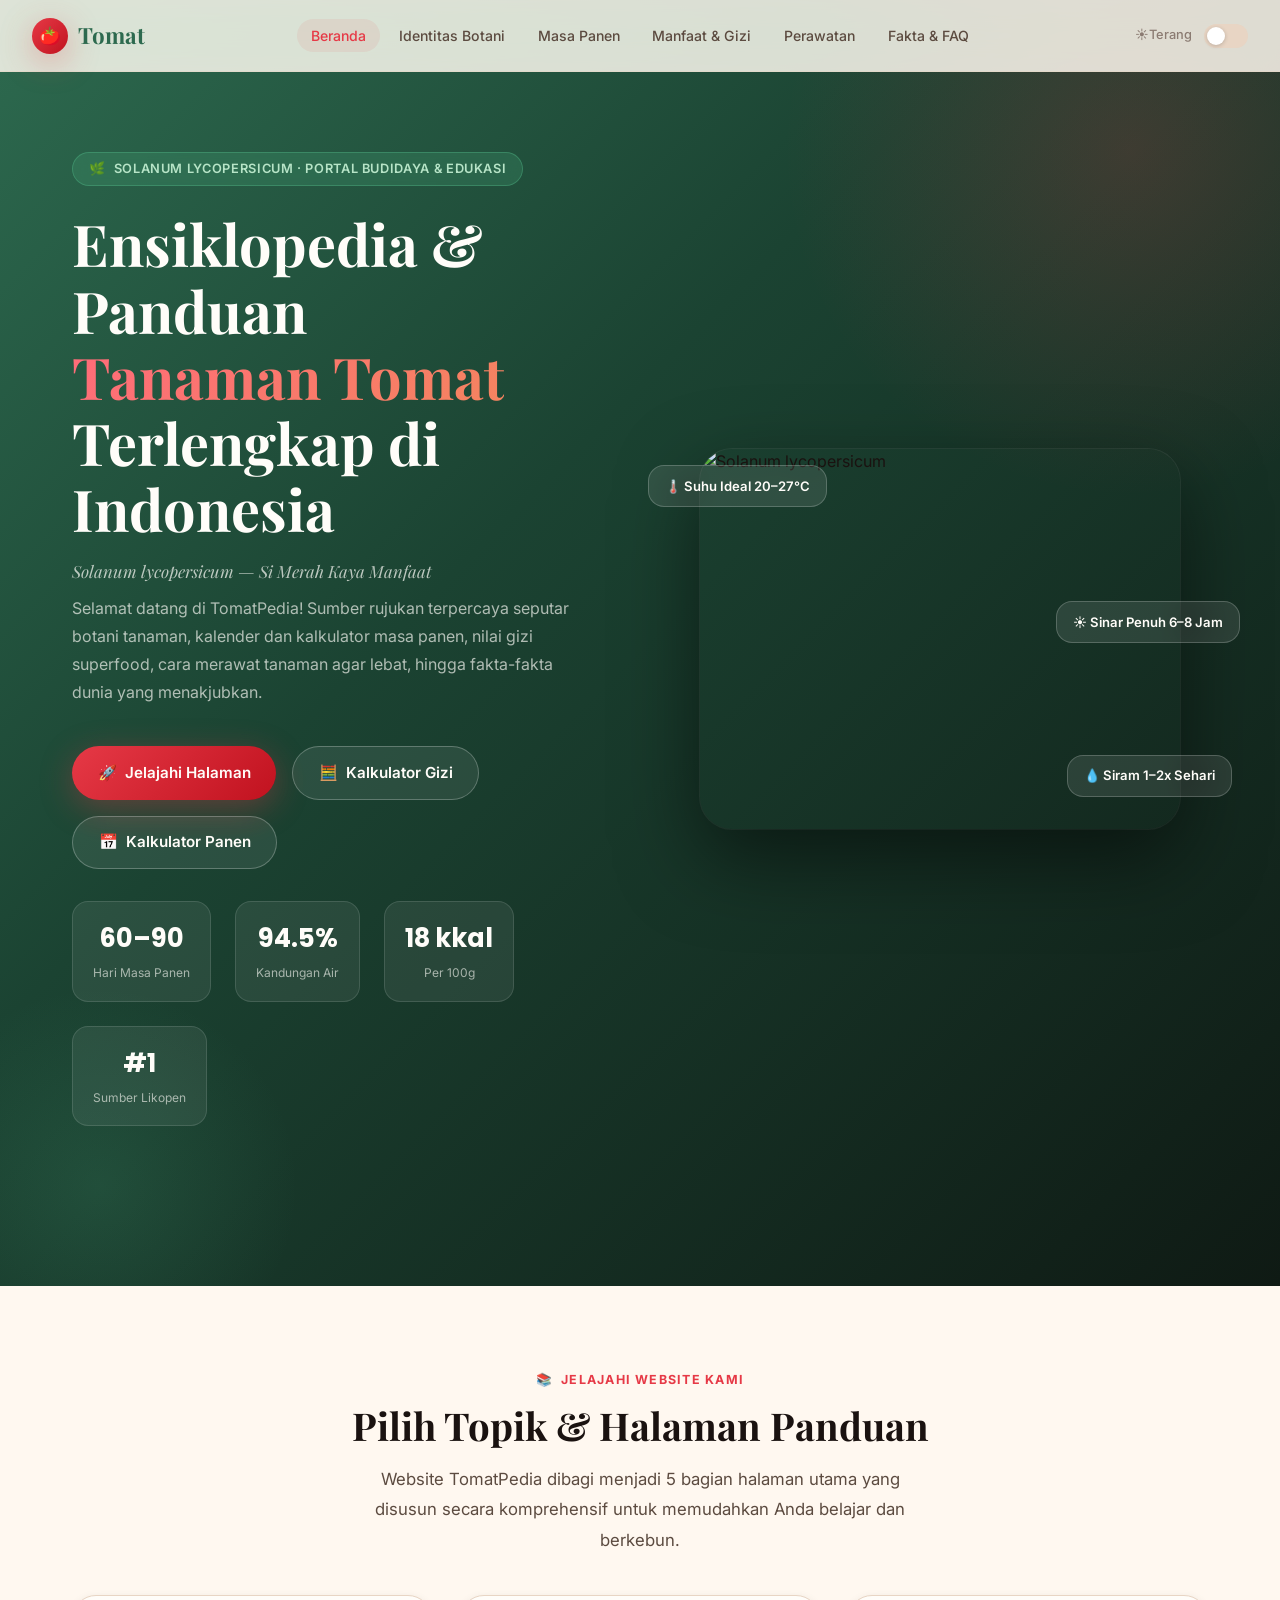
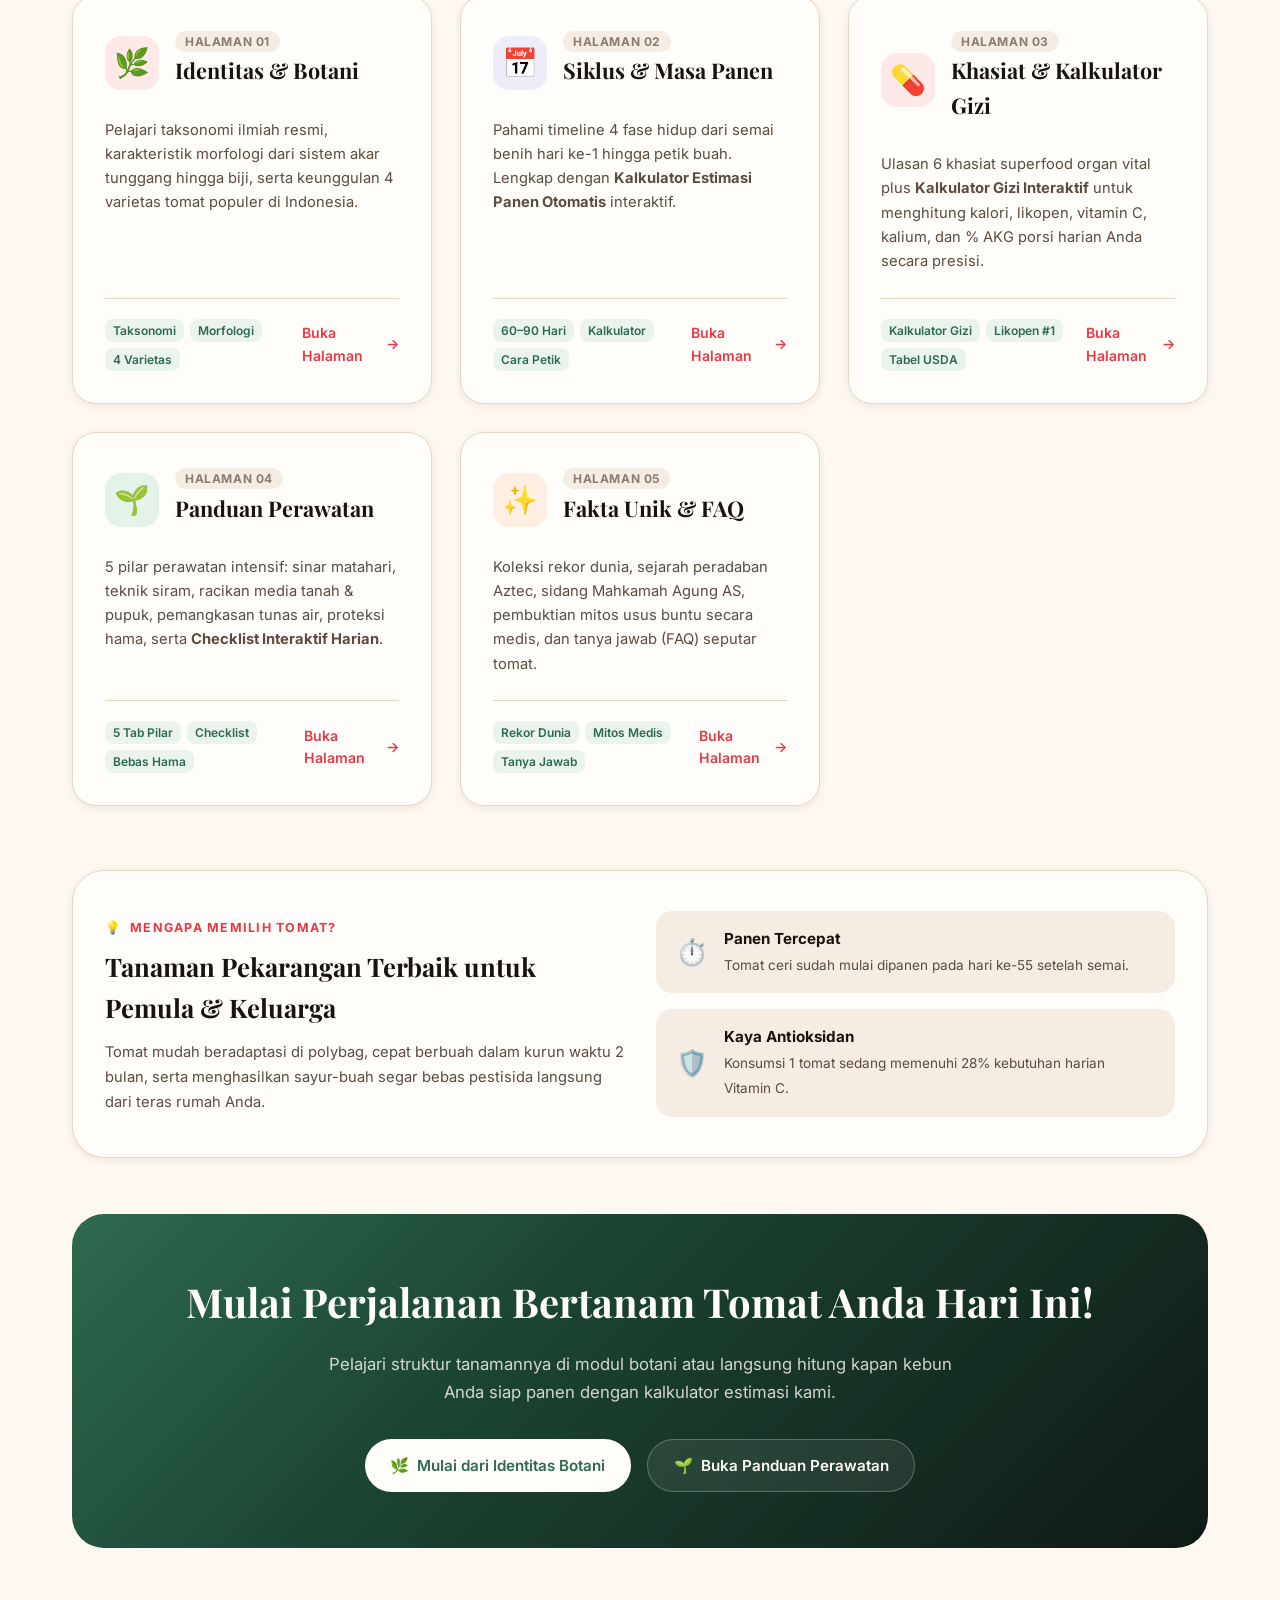
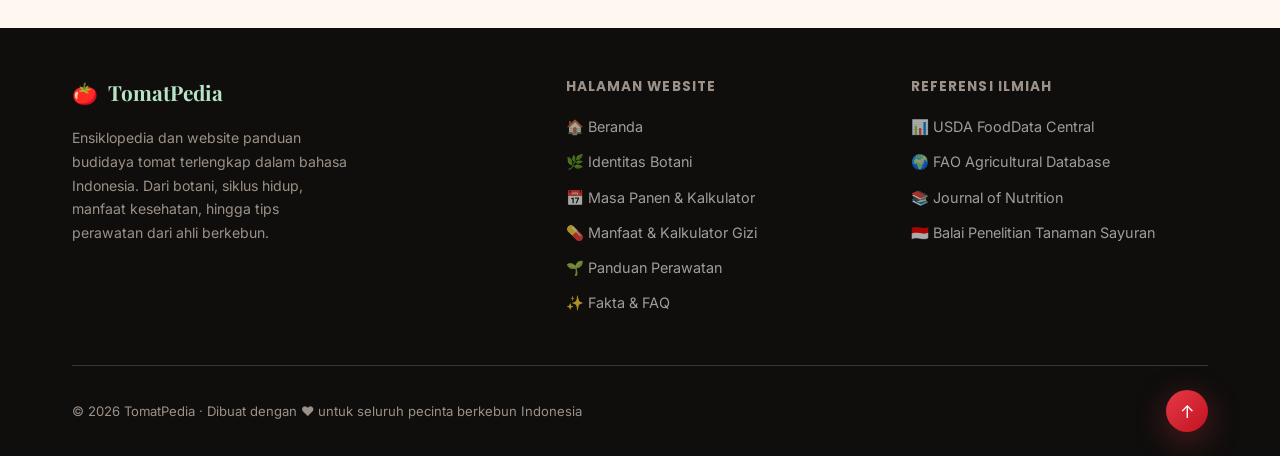
==== commit 433cd3a6: "Add files via upload" ====
--- a/index.html
+++ b/index.html
@@ -40,7 +40,7 @@
         id="theme-toggle-btn"
         role="switch"
         aria-checked="false"
-        aria-label="Ganti tema terang/gelap"
+        aria-label="Ganti tema gelap/terang"
       ></button>
       <button class="hamburger" id="hamburger-btn" aria-label="Buka menu navigasi" aria-expanded="false" aria-controls="mobile-nav">
         <span></span><span></span><span></span>
